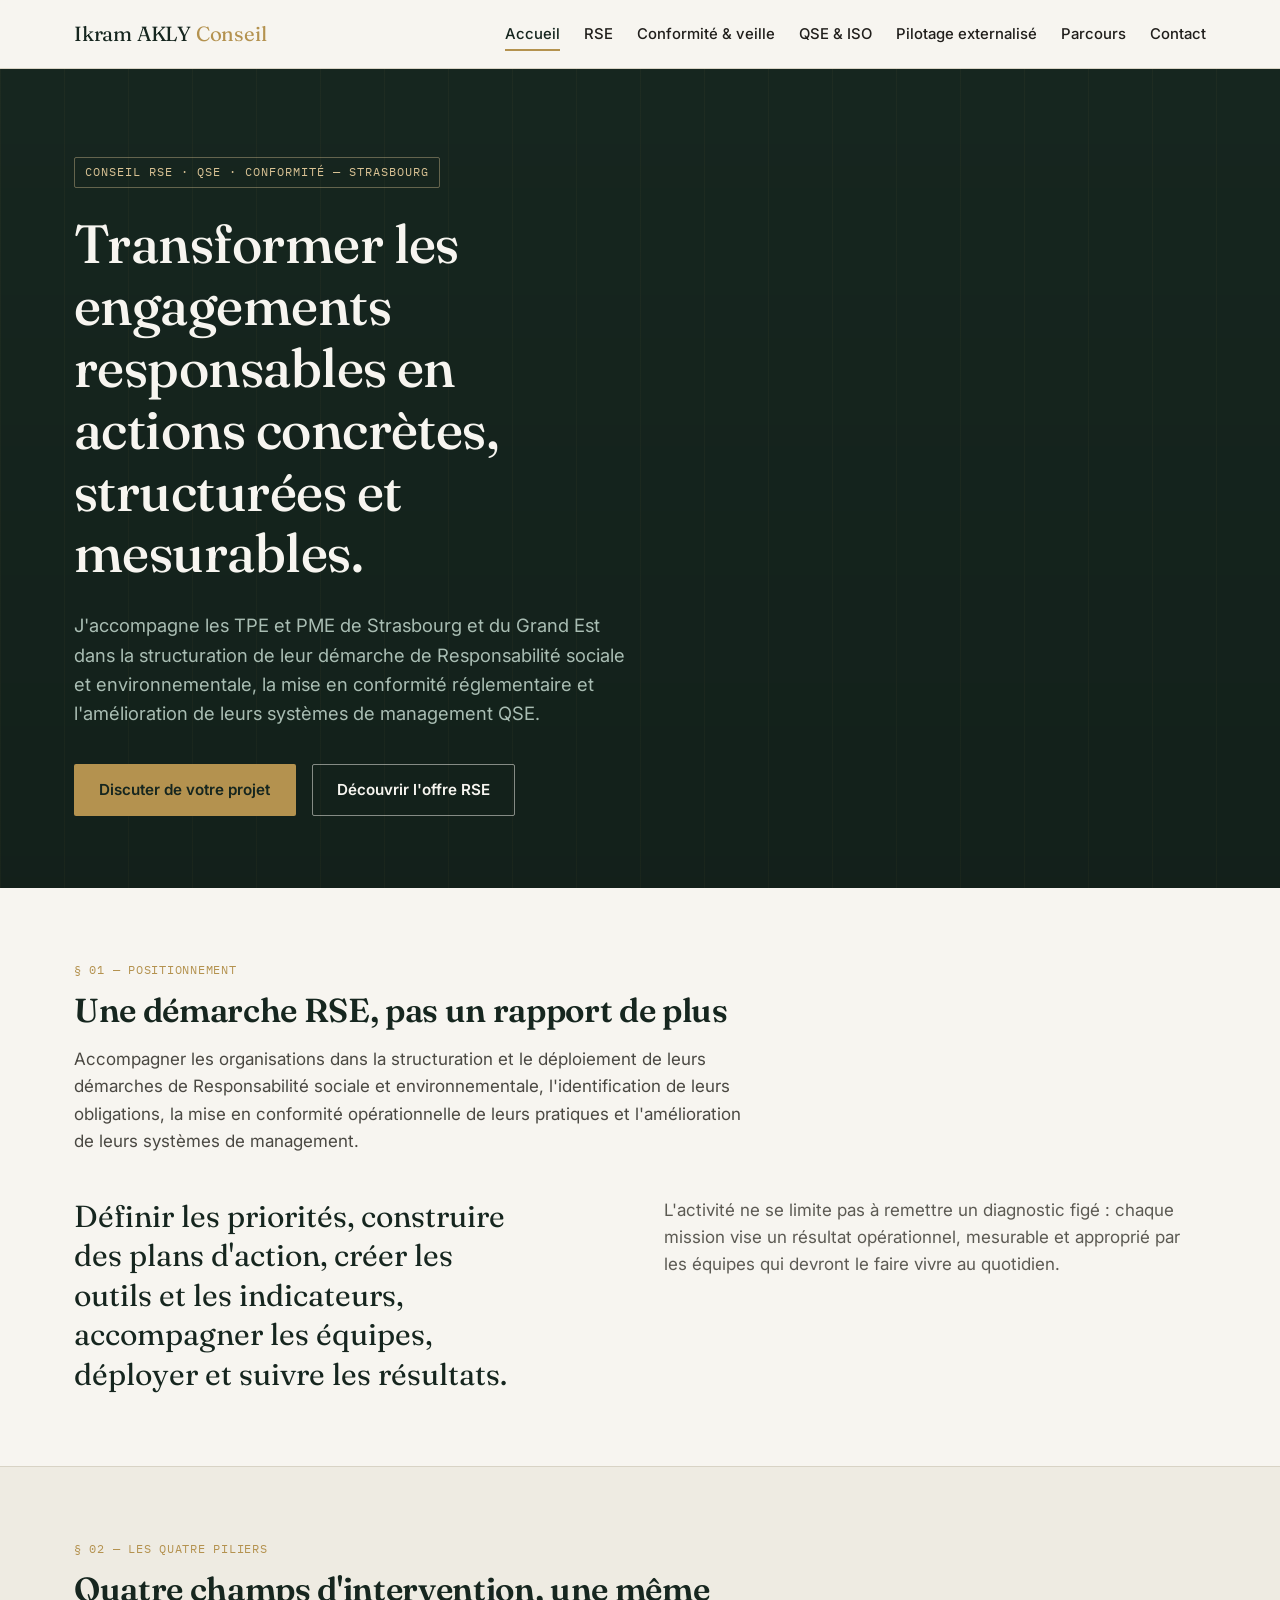
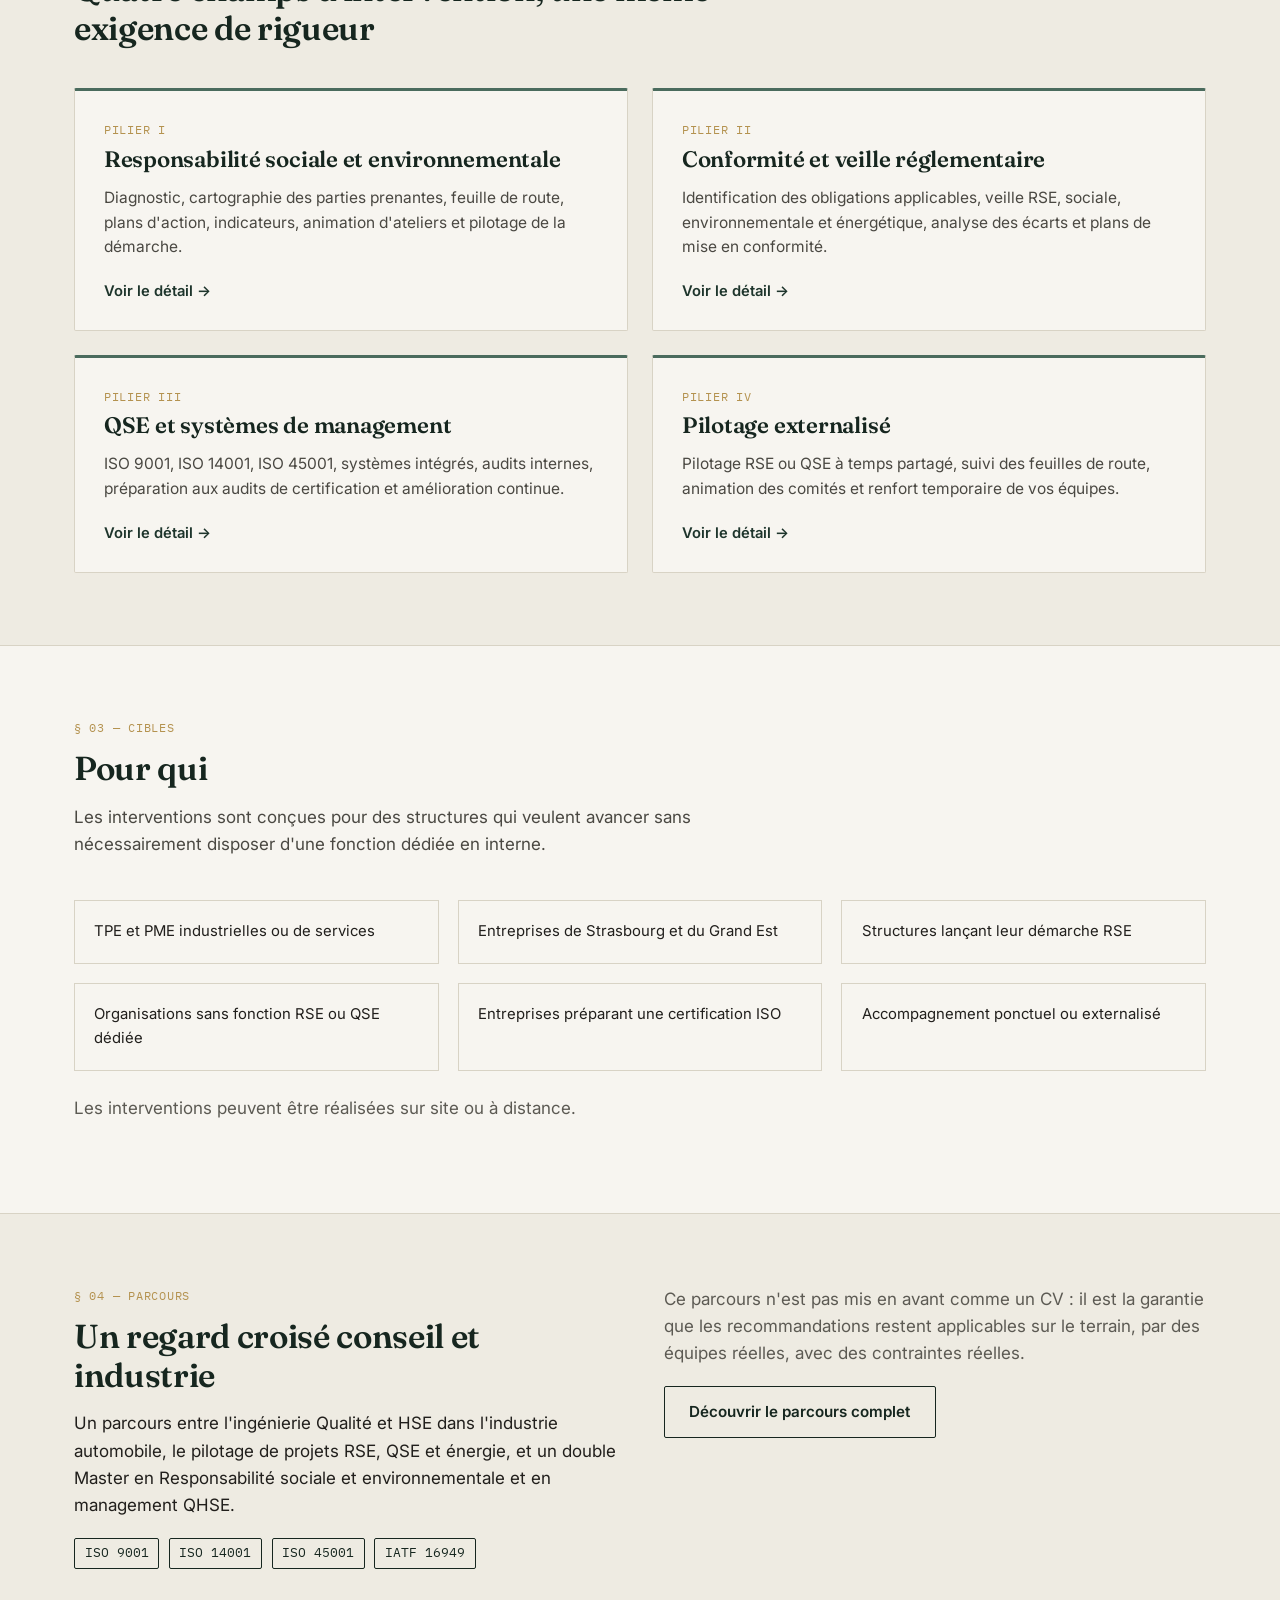
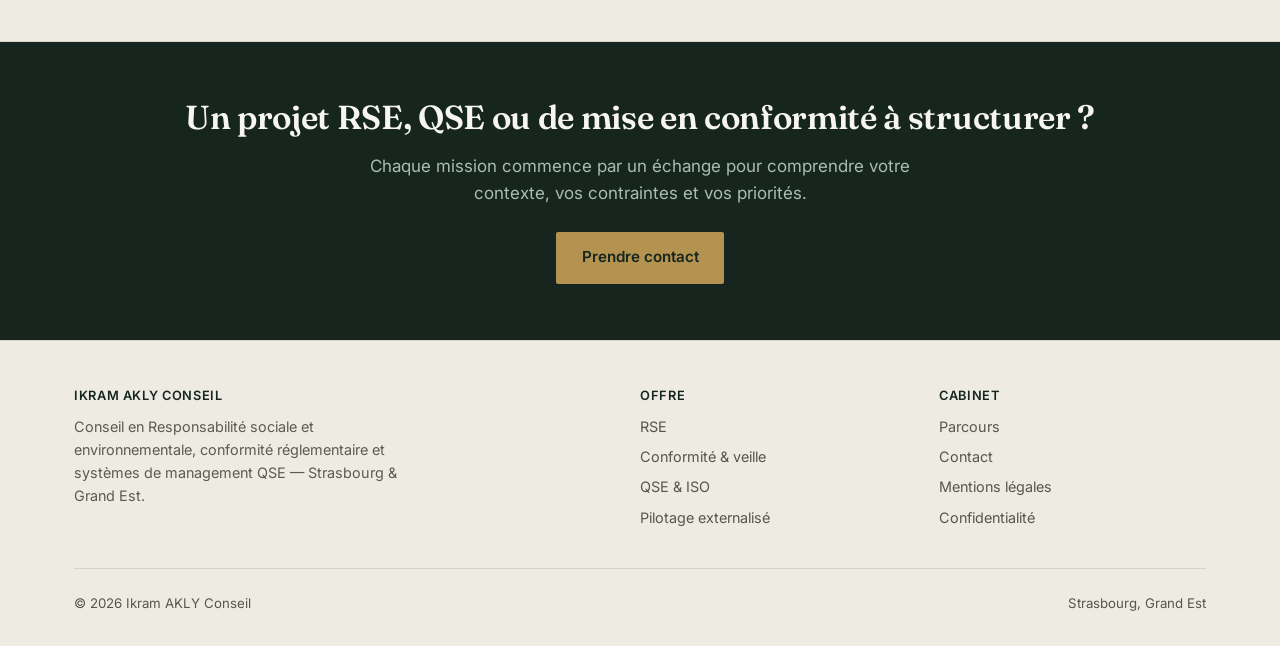
==== index.html @ a9126041 "Add files via upload" ====
<!DOCTYPE html>
<html lang="fr">
<head>
<meta charset="UTF-8">
<meta name="viewport" content="width=device-width, initial-scale=1.0">
<title>Ikram AKLY Conseil — Conseil RSE, QSE et conformité à Strasbourg</title>
<meta name="description" content="Cabinet de conseil en Responsabilité sociale et environnementale (RSE), conformité réglementaire et systèmes de management QSE, basé à Strasbourg et intervenant dans le Grand Est.">
<link rel="canonical" href="https://ikram-akly-conseil.pages.dev/">
<link rel="icon" href="favicon.svg" type="image/svg+xml">

<meta property="og:type" content="website">
<meta property="og:title" content="Ikram AKLY Conseil — Conseil RSE, QSE et conformité">
<meta property="og:description" content="Accompagner les organisations dans la structuration et le déploiement de leurs démarches RSE, la conformité réglementaire et l'amélioration de leurs systèmes de management QSE.">
<meta property="og:url" content="https://ikram-akly-conseil.pages.dev/">
<meta property="og:locale" content="fr_FR">
<meta name="twitter:card" content="summary">

<link rel="preconnect" href="https://fonts.googleapis.com">
<link rel="preconnect" href="https://fonts.gstatic.com" crossorigin>
<link href="https://fonts.googleapis.com/css2?family=Fraunces:opsz,wght@9..144,500;9..144,600&family=Inter:wght@400;500;600;700&family=IBM+Plex+Mono:wght@500&display=swap" rel="stylesheet">
<link rel="stylesheet" href="css/style.css">

<script type="application/ld+json">
{
  "@context": "https://schema.org",
  "@type": "ProfessionalService",
  "name": "Ikram AKLY Conseil",
  "description": "Conseil en Responsabilité sociale et environnementale (RSE), conformité réglementaire et systèmes de management QSE.",
  "areaServed": ["Strasbourg", "Grand Est", "France"],
  "url": "https://ikram-akly-conseil.pages.dev/",
  "knowsAbout": ["RSE", "ISO 9001", "ISO 14001", "ISO 45001", "QSE", "Conformité réglementaire", "IATF 16949"]
}
</script>
</head>
<body>
<a href="#main" class="skip-link">Aller au contenu principal</a>

<header class="site-header">
  <div class="nav-wrap">
    <a href="index.html" class="brand">Ikram AKLY <span class="mark">Conseil</span></a>
    <button class="nav-toggle" aria-label="Ouvrir le menu" aria-expanded="false">
      <svg width="22" height="22" viewBox="0 0 22 22" fill="none"><path d="M3 6H19M3 11H19M3 16H19" stroke="#16261f" stroke-width="1.6" stroke-linecap="round"/></svg>
    </button>
    <nav class="main-nav" aria-label="Navigation principale">
      <ul>
        <li><a href="index.html">Accueil</a></li>
        <li><a href="rse.html">RSE</a></li>
        <li><a href="conformite.html">Conformité &amp; veille</a></li>
        <li><a href="qse.html">QSE &amp; ISO</a></li>
        <li><a href="pilotage.html">Pilotage externalisé</a></li>
        <li><a href="parcours.html">Parcours</a></li>
        <li><a href="contact.html">Contact</a></li>
      </ul>
    </nav>
  </div>
</header>

<main id="main">

  <section class="hero">
    <div class="hero-inner">
      <span class="hero-ref">Conseil RSE · QSE · Conformité — Strasbourg</span>
      <h1>Transformer les engagements responsables en actions concrètes, structurées et mesurables.</h1>
      <p class="hero-lede">J'accompagne les TPE et PME de Strasbourg et du Grand Est dans la structuration de leur démarche de Responsabilité sociale et environnementale, la mise en conformité réglementaire et l'amélioration de leurs systèmes de management QSE.</p>
      <div class="hero-actions">
        <a href="contact.html" class="btn btn-primary">Discuter de votre projet</a>
        <a href="rse.html" class="btn btn-outline">Découvrir l'offre RSE</a>
      </div>
    </div>
  </section>

  <section class="block">
    <div class="container">
      <div class="block-head">
        <span class="ref-tag">§ 01 — Positionnement</span>
        <h2>Une démarche RSE, pas un rapport de plus</h2>
        <p>Accompagner les organisations dans la structuration et le déploiement de leurs démarches de Responsabilité sociale et environnementale, l'identification de leurs obligations, la mise en conformité opérationnelle de leurs pratiques et l'amélioration de leurs systèmes de management.</p>
      </div>
      <div class="split">
        <div>
          <p class="promise">Définir les priorités, construire des plans d'action, créer les outils et les indicateurs, accompagner les équipes, déployer et suivre les résultats.</p>
        </div>
        <div>
          <p class="text-muted">L'activité ne se limite pas à remettre un diagnostic figé : chaque mission vise un résultat opérationnel, mesurable et approprié par les équipes qui devront le faire vivre au quotidien.</p>
        </div>
      </div>
    </div>
  </section>

  <section class="block alt">
    <div class="container">
      <div class="block-head">
        <span class="ref-tag">§ 02 — Les quatre piliers</span>
        <h2>Quatre champs d'intervention, une même exigence de rigueur</h2>
      </div>
      <div class="pillars">
        <div class="pillar-card">
          <span class="ref-tag">Pilier I</span>
          <h3>Responsabilité sociale et environnementale</h3>
          <p>Diagnostic, cartographie des parties prenantes, feuille de route, plans d'action, indicateurs, animation d'ateliers et pilotage de la démarche.</p>
          <a href="rse.html">Voir le détail</a>
        </div>
        <div class="pillar-card">
          <span class="ref-tag">Pilier II</span>
          <h3>Conformité et veille réglementaire</h3>
          <p>Identification des obligations applicables, veille RSE, sociale, environnementale et énergétique, analyse des écarts et plans de mise en conformité.</p>
          <a href="conformite.html">Voir le détail</a>
        </div>
        <div class="pillar-card">
          <span class="ref-tag">Pilier III</span>
          <h3>QSE et systèmes de management</h3>
          <p>ISO 9001, ISO 14001, ISO 45001, systèmes intégrés, audits internes, préparation aux audits de certification et amélioration continue.</p>
          <a href="qse.html">Voir le détail</a>
        </div>
        <div class="pillar-card">
          <span class="ref-tag">Pilier IV</span>
          <h3>Pilotage externalisé</h3>
          <p>Pilotage RSE ou QSE à temps partagé, suivi des feuilles de route, animation des comités et renfort temporaire de vos équipes.</p>
          <a href="pilotage.html">Voir le détail</a>
        </div>
      </div>
    </div>
  </section>

  <section class="block">
    <div class="container">
      <div class="block-head">
        <span class="ref-tag">§ 03 — Cibles</span>
        <h2>Pour qui</h2>
        <p>Les interventions sont conçues pour des structures qui veulent avancer sans nécessairement disposer d'une fonction dédiée en interne.</p>
      </div>
      <div class="target-grid">
        <div class="target-item">TPE et PME industrielles ou de services</div>
        <div class="target-item">Entreprises de Strasbourg et du Grand Est</div>
        <div class="target-item">Structures lançant leur démarche RSE</div>
        <div class="target-item">Organisations sans fonction RSE ou QSE dédiée</div>
        <div class="target-item">Entreprises préparant une certification ISO</div>
        <div class="target-item">Accompagnement ponctuel ou externalisé</div>
      </div>
      <p class="text-muted" style="margin-top:1.5rem;">Les interventions peuvent être réalisées sur site ou à distance.</p>
    </div>
  </section>

  <section class="block alt">
    <div class="container">
      <div class="split">
        <div>
          <span class="ref-tag">§ 04 — Parcours</span>
          <h2>Un regard croisé conseil et industrie</h2>
          <p>Un parcours entre l'ingénierie Qualité et HSE dans l'industrie automobile, le pilotage de projets RSE, QSE et énergie, et un double Master en Responsabilité sociale et environnementale et en management QHSE.</p>
          <div class="cert-row">
            <span class="cert-chip">ISO 9001</span>
            <span class="cert-chip">ISO 14001</span>
            <span class="cert-chip">ISO 45001</span>
            <span class="cert-chip">IATF 16949</span>
          </div>
        </div>
        <div>
          <p class="text-muted">Ce parcours n'est pas mis en avant comme un CV : il est la garantie que les recommandations restent applicables sur le terrain, par des équipes réelles, avec des contraintes réelles.</p>
          <a href="parcours.html" class="btn btn-dark">Découvrir le parcours complet</a>
        </div>
      </div>
    </div>
  </section>

  <section class="cta-band">
    <div class="container">
      <h2>Un projet RSE, QSE ou de mise en conformité à structurer ?</h2>
      <p>Chaque mission commence par un échange pour comprendre votre contexte, vos contraintes et vos priorités.</p>
      <div class="btn-row">
        <a href="contact.html" class="btn btn-primary">Prendre contact</a>
      </div>
    </div>
  </section>

</main>

<footer class="site-footer">
  <div class="container">
    <div class="footer-grid">
      <div>
        <h4>Ikram AKLY Conseil</h4>
        <p class="text-muted" style="max-width:38ch;">Conseil en Responsabilité sociale et environnementale, conformité réglementaire et systèmes de management QSE — Strasbourg &amp; Grand Est.</p>
      </div>
      <div>
        <h4>Offre</h4>
        <ul>
          <li><a href="rse.html">RSE</a></li>
          <li><a href="conformite.html">Conformité &amp; veille</a></li>
          <li><a href="qse.html">QSE &amp; ISO</a></li>
          <li><a href="pilotage.html">Pilotage externalisé</a></li>
        </ul>
      </div>
      <div>
        <h4>Cabinet</h4>
        <ul>
          <li><a href="parcours.html">Parcours</a></li>
          <li><a href="contact.html">Contact</a></li>
          <li><a href="mentions-legales.html">Mentions légales</a></li>
          <li><a href="confidentialite.html">Confidentialité</a></li>
        </ul>
      </div>
    </div>
    <div class="footer-bottom">
      <span>© 2026 Ikram AKLY Conseil</span>
      <span>Strasbourg, Grand Est</span>
    </div>
  </div>
</footer>

<script src="js/main.js"></script>
</body>
</html>
---- css/style.css ----
/* ==========================================================================
   Ikram AKLY Conseil — Feuille de style principale
   ========================================================================== */

:root {
  --ink: #211f1c;
  --forest: #16261f;
  --forest-2: #1e352c;
  --sage: #4a6b5d;
  --sage-light: #a9bdb3;
  --paper: #f7f5f0;
  --paper-2: #eeebe2;
  --brass: #b4924f;
  --brass-light: #d9c294;
  --line: #d8d3c5;
  --danger: #8a3b2a;

  --serif: "Fraunces", "Source Serif 4", Georgia, serif;
  --sans: "Inter", -apple-system, BlinkMacSystemFont, "Segoe UI", sans-serif;
  --mono: "IBM Plex Mono", "SF Mono", Consolas, monospace;

  --max-w: 1180px;
  --radius: 2px;
}

* { box-sizing: border-box; }

html {
  scroll-behavior: smooth;
}

@media (prefers-reduced-motion: reduce) {
  html { scroll-behavior: auto; }
  *, *::before, *::after {
    animation-duration: 0.01ms !important;
    animation-iteration-count: 1 !important;
    transition-duration: 0.01ms !important;
  }
}

body {
  margin: 0;
  font-family: var(--sans);
  color: var(--ink);
  background: var(--paper);
  line-height: 1.6;
  font-size: 17px;
  -webkit-font-smoothing: antialiased;
}

h1, h2, h3, h4 {
  font-family: var(--serif);
  color: var(--forest);
  line-height: 1.15;
  margin: 0 0 0.5em;
  font-weight: 600;
  letter-spacing: -0.01em;
}

h1 { font-size: clamp(2.1rem, 4.2vw, 3.4rem); font-weight: 500; }
h2 { font-size: clamp(1.5rem, 2.6vw, 2.1rem); }
h3 { font-size: clamp(1.15rem, 1.8vw, 1.4rem); }

p { margin: 0 0 1.1em; }

a {
  color: var(--forest-2);
  text-decoration-color: var(--brass);
  text-decoration-thickness: 1.5px;
  text-underline-offset: 3px;
}
a:hover { color: var(--sage); }

img { max-width: 100%; display: block; }

.container {
  max-width: var(--max-w);
  margin: 0 auto;
  padding: 0 1.5rem;
}

/* Skip link */
.skip-link {
  position: absolute;
  left: -999px;
  top: 0;
  background: var(--forest);
  color: var(--paper);
  padding: 0.7em 1.2em;
  z-index: 999;
}
.skip-link:focus {
  left: 1rem;
  top: 1rem;
}

:focus-visible {
  outline: 2px solid var(--brass);
  outline-offset: 3px;
}

/* ==========================================================================
   Header / Nav
   ========================================================================== */

.site-header {
  position: sticky;
  top: 0;
  z-index: 100;
  background: rgba(247, 245, 240, 0.94);
  backdrop-filter: blur(6px);
  border-bottom: 1px solid var(--line);
}

.nav-wrap {
  display: flex;
  align-items: center;
  justify-content: space-between;
  padding: 1.1rem 1.5rem;
  max-width: var(--max-w);
  margin: 0 auto;
  gap: 1rem;
}

.brand {
  font-family: var(--serif);
  font-size: 1.28rem;
  color: var(--forest);
  text-decoration: none;
  letter-spacing: -0.01em;
  white-space: nowrap;
}
.brand:hover { color: var(--forest); }
.brand .mark {
  color: var(--brass);
}

.nav-toggle {
  display: none;
  background: none;
  border: 1px solid var(--forest);
  border-radius: var(--radius);
  padding: 0.4em 0.6em;
  cursor: pointer;
}
.nav-toggle svg { display: block; }

.main-nav ul {
  display: flex;
  flex-wrap: wrap;
  gap: 0.3rem 1.5rem;
  list-style: none;
  margin: 0;
  padding: 0;
}

.main-nav a {
  color: var(--ink);
  text-decoration: none;
  font-size: 0.93rem;
  font-weight: 500;
  padding: 0.4em 0;
  border-bottom: 2px solid transparent;
}
.main-nav a:hover,
.main-nav a[aria-current="page"] {
  border-bottom-color: var(--brass);
  color: var(--forest);
}

@media (max-width: 860px) {
  .nav-toggle { display: inline-flex; align-items: center; }
  .main-nav {
    display: none;
    width: 100%;
    order: 3;
  }
  .main-nav.open { display: block; }
  .main-nav ul { flex-direction: column; gap: 0; padding: 0.5rem 0; }
  .main-nav a { display: block; padding: 0.7em 0; border-bottom: 1px solid var(--line); }
  .nav-wrap { flex-wrap: wrap; }
}

/* ==========================================================================
   Hero
   ========================================================================== */

.hero {
  background: var(--forest);
  color: var(--paper);
  position: relative;
  overflow: hidden;
}

.hero::before {
  content: "";
  position: absolute;
  inset: 0;
  background-image:
    linear-gradient(180deg, transparent 0%, rgba(0,0,0,0.15) 100%),
    repeating-linear-gradient(90deg, rgba(180,146,79,0.05) 0px, rgba(180,146,79,0.05) 1px, transparent 1px, transparent 64px);
  pointer-events: none;
}

.hero-inner {
  position: relative;
  padding: 5.5rem 1.5rem 4.5rem;
  max-width: var(--max-w);
  margin: 0 auto;
}

.hero-ref {
  font-family: var(--mono);
  font-size: 0.78rem;
  letter-spacing: 0.08em;
  text-transform: uppercase;
  color: var(--brass-light);
  border: 1px solid rgba(217,194,148,0.4);
  display: inline-block;
  padding: 0.35em 0.8em;
  border-radius: var(--radius);
  margin-bottom: 1.6rem;
}

.hero h1 {
  color: var(--paper);
  max-width: 15ch;
}

.hero-lede {
  font-size: 1.15rem;
  max-width: 46ch;
  color: var(--sage-light);
  margin-top: 1.2rem;
}

.hero-actions {
  display: flex;
  gap: 1rem;
  flex-wrap: wrap;
  margin-top: 2.2rem;
}

/* Buttons */
.btn {
  display: inline-flex;
  align-items: center;
  gap: 0.5em;
  font-family: var(--sans);
  font-weight: 600;
  font-size: 0.95rem;
  padding: 0.85em 1.6em;
  border-radius: var(--radius);
  text-decoration: none;
  border: 1.5px solid transparent;
  transition: background-color 0.15s ease, color 0.15s ease, border-color 0.15s ease;
}
.btn-primary {
  background: var(--brass);
  color: var(--forest);
}
.btn-primary:hover { background: var(--brass-light); color: var(--forest); }
.btn-outline {
  border-color: rgba(247,245,240,0.5);
  color: var(--paper);
}
.btn-outline:hover { border-color: var(--paper); background: rgba(247,245,240,0.08); }

.btn-dark {
  border-color: var(--forest);
  color: var(--forest);
}
.btn-dark:hover { background: var(--forest); color: var(--paper); }

/* ==========================================================================
   Section framework — audit-reference numbering
   ========================================================================== */

section.block {
  padding: 4.5rem 0;
  border-bottom: 1px solid var(--line);
}
section.block:last-of-type { border-bottom: none; }
section.block.alt { background: var(--paper-2); }

.ref-tag {
  font-family: var(--mono);
  font-size: 0.78rem;
  letter-spacing: 0.06em;
  color: var(--brass);
  text-transform: uppercase;
  display: block;
  margin-bottom: 0.7rem;
}

.block-head {
  max-width: 62ch;
  margin-bottom: 2.6rem;
}
.block-head p { color: #4a4842; }

/* Pillar cards */
.pillars {
  display: grid;
  grid-template-columns: repeat(2, 1fr);
  gap: 1.5rem;
}
@media (max-width: 760px) {
  .pillars { grid-template-columns: 1fr; }
}

.pillar-card {
  background: var(--paper);
  border: 1px solid var(--line);
  border-top: 3px solid var(--sage);
  padding: 1.8rem 1.8rem 1.6rem;
  border-radius: var(--radius);
}
.pillar-card h3 {
  margin-bottom: 0.6em;
}
.pillar-card .ref-tag { margin-bottom: 0.4rem; }
.pillar-card p { color: #4a4842; font-size: 0.97rem; }
.pillar-card a {
  font-size: 0.92rem;
  font-weight: 600;
  text-decoration: none;
  color: var(--forest-2);
}
.pillar-card a::after { content: " →"; }

/* Two-column layout */
.split {
  display: grid;
  grid-template-columns: 1fr 1fr;
  gap: 3rem;
  align-items: start;
}
@media (max-width: 820px) {
  .split { grid-template-columns: 1fr; gap: 2rem; }
}

/* Lists with brass ticks */
.tick-list {
  list-style: none;
  margin: 0;
  padding: 0;
}
.tick-list li {
  position: relative;
  padding-left: 1.4em;
  margin-bottom: 0.65em;
  color: #38362f;
}
.tick-list li::before {
  content: "";
  position: absolute;
  left: 0;
  top: 0.55em;
  width: 7px;
  height: 7px;
  background: var(--brass);
}

/* Definition-style callout */
.callout {
  border-left: 3px solid var(--sage);
  background: var(--paper-2);
  padding: 1.4rem 1.6rem;
  margin: 2rem 0;
  border-radius: 0 var(--radius) var(--radius) 0;
}
.callout p:last-child { margin-bottom: 0; }
.callout.warn { border-left-color: var(--danger); }

/* Quote / promise banner */
.promise {
  font-family: var(--serif);
  font-size: clamp(1.3rem, 2.6vw, 1.9rem);
  color: var(--forest);
  max-width: 22ch;
  line-height: 1.3;
  margin: 0;
}

/* Target audience grid */
.target-grid {
  display: grid;
  grid-template-columns: repeat(3, 1fr);
  gap: 1.2rem;
}
@media (max-width: 760px) {
  .target-grid { grid-template-columns: 1fr 1fr; }
}
@media (max-width: 480px) {
  .target-grid { grid-template-columns: 1fr; }
}
.target-item {
  padding: 1.2rem;
  background: var(--paper);
  border: 1px solid var(--line);
  font-size: 0.93rem;
}

/* Timeline / parcours */
.path-item {
  display: grid;
  grid-template-columns: 100px 1fr;
  gap: 1.5rem;
  padding: 1.6rem 0;
  border-top: 1px solid var(--line);
}
.path-item:first-child { border-top: none; }
.path-ref {
  font-family: var(--mono);
  font-size: 0.85rem;
  color: var(--brass);
  padding-top: 0.2em;
}
@media (max-width: 560px) {
  .path-item { grid-template-columns: 1fr; gap: 0.4rem; }
}

/* Cert badges */
.cert-row {
  display: flex;
  flex-wrap: wrap;
  gap: 0.6rem;
  margin-top: 1rem;
}
.cert-chip {
  font-family: var(--mono);
  font-size: 0.8rem;
  border: 1px solid var(--forest);
  color: var(--forest);
  padding: 0.35em 0.75em;
  border-radius: var(--radius);
}

/* Table for regulatory / compliance */
.ref-table {
  width: 100%;
  border-collapse: collapse;
  margin: 1.5rem 0;
  font-size: 0.94rem;
}
.ref-table th, .ref-table td {
  text-align: left;
  padding: 0.8em 1em;
  border-bottom: 1px solid var(--line);
  vertical-align: top;
}
.ref-table th {
  font-family: var(--mono);
  font-size: 0.76rem;
  text-transform: uppercase;
  letter-spacing: 0.05em;
  color: var(--sage);
  font-weight: 600;
}

/* CTA band */
.cta-band {
  background: var(--forest);
  color: var(--paper);
  padding: 3.5rem 0;
  text-align: center;
}
.cta-band h2 { color: var(--paper); }
.cta-band p { color: var(--sage-light); max-width: 50ch; margin-left: auto; margin-right: auto; }
.cta-band .btn-row { display: flex; gap: 1rem; justify-content: center; flex-wrap: wrap; margin-top: 1.5rem; }

/* ==========================================================================
   Footer
   ========================================================================== */

.site-footer {
  background: var(--paper-2);
  border-top: 1px solid var(--line);
  padding: 3rem 0 2rem;
  font-size: 0.9rem;
  color: #57554d;
}
.footer-grid {
  display: grid;
  grid-template-columns: 2fr 1fr 1fr;
  gap: 2rem;
  margin-bottom: 2rem;
}
@media (max-width: 700px) {
  .footer-grid { grid-template-columns: 1fr; gap: 1.5rem; }
}
.footer-grid h4 {
  font-family: var(--sans);
  font-size: 0.8rem;
  text-transform: uppercase;
  letter-spacing: 0.05em;
  color: var(--forest);
  margin-bottom: 0.9em;
}
.footer-grid ul { list-style: none; margin: 0; padding: 0; }
.footer-grid li { margin-bottom: 0.5em; }
.footer-grid a { color: #57554d; text-decoration: none; }
.footer-grid a:hover { color: var(--forest); }
.footer-bottom {
  border-top: 1px solid var(--line);
  padding-top: 1.5rem;
  display: flex;
  justify-content: space-between;
  flex-wrap: wrap;
  gap: 0.8rem;
  font-size: 0.83rem;
}

/* ==========================================================================
   Page header (inner pages)
   ========================================================================== */

.page-hero {
  background: var(--forest);
  color: var(--paper);
  padding: 3.5rem 0 3rem;
}
.page-hero h1 { color: var(--paper); max-width: 26ch; }
.page-hero .hero-lede { max-width: 60ch; }
.breadcrumb {
  font-family: var(--mono);
  font-size: 0.78rem;
  color: var(--sage-light);
  margin-bottom: 1.2rem;
}
.breadcrumb a { color: var(--sage-light); text-decoration: none; }
.breadcrumb a:hover { color: var(--paper); }

/* Simple contact form */
.contact-form {
  display: grid;
  gap: 1.1rem;
  max-width: 560px;
}
.contact-form label {
  font-size: 0.88rem;
  font-weight: 600;
  color: var(--forest);
  display: block;
  margin-bottom: 0.4em;
}
.contact-form input,
.contact-form textarea {
  width: 100%;
  font-family: var(--sans);
  font-size: 1rem;
  padding: 0.7em 0.9em;
  border: 1.5px solid var(--line);
  border-radius: var(--radius);
  background: var(--paper);
  color: var(--ink);
}
.contact-form input:focus,
.contact-form textarea:focus {
  border-color: var(--sage);
}
.form-note {
  font-size: 0.85rem;
  color: #6a6862;
}

/* Legal pages */
.legal-content h2 { margin-top: 2em; }
.legal-content ul { padding-left: 1.2em; }
.legal-content { max-width: 72ch; }

/* Utility */
.mt-0 { margin-top: 0; }
.text-muted { color: #5c5a53; }
.placeholder-field {
  font-family: var(--mono);
  background: var(--brass-light);
  padding: 0.05em 0.4em;
  border-radius: 2px;
}
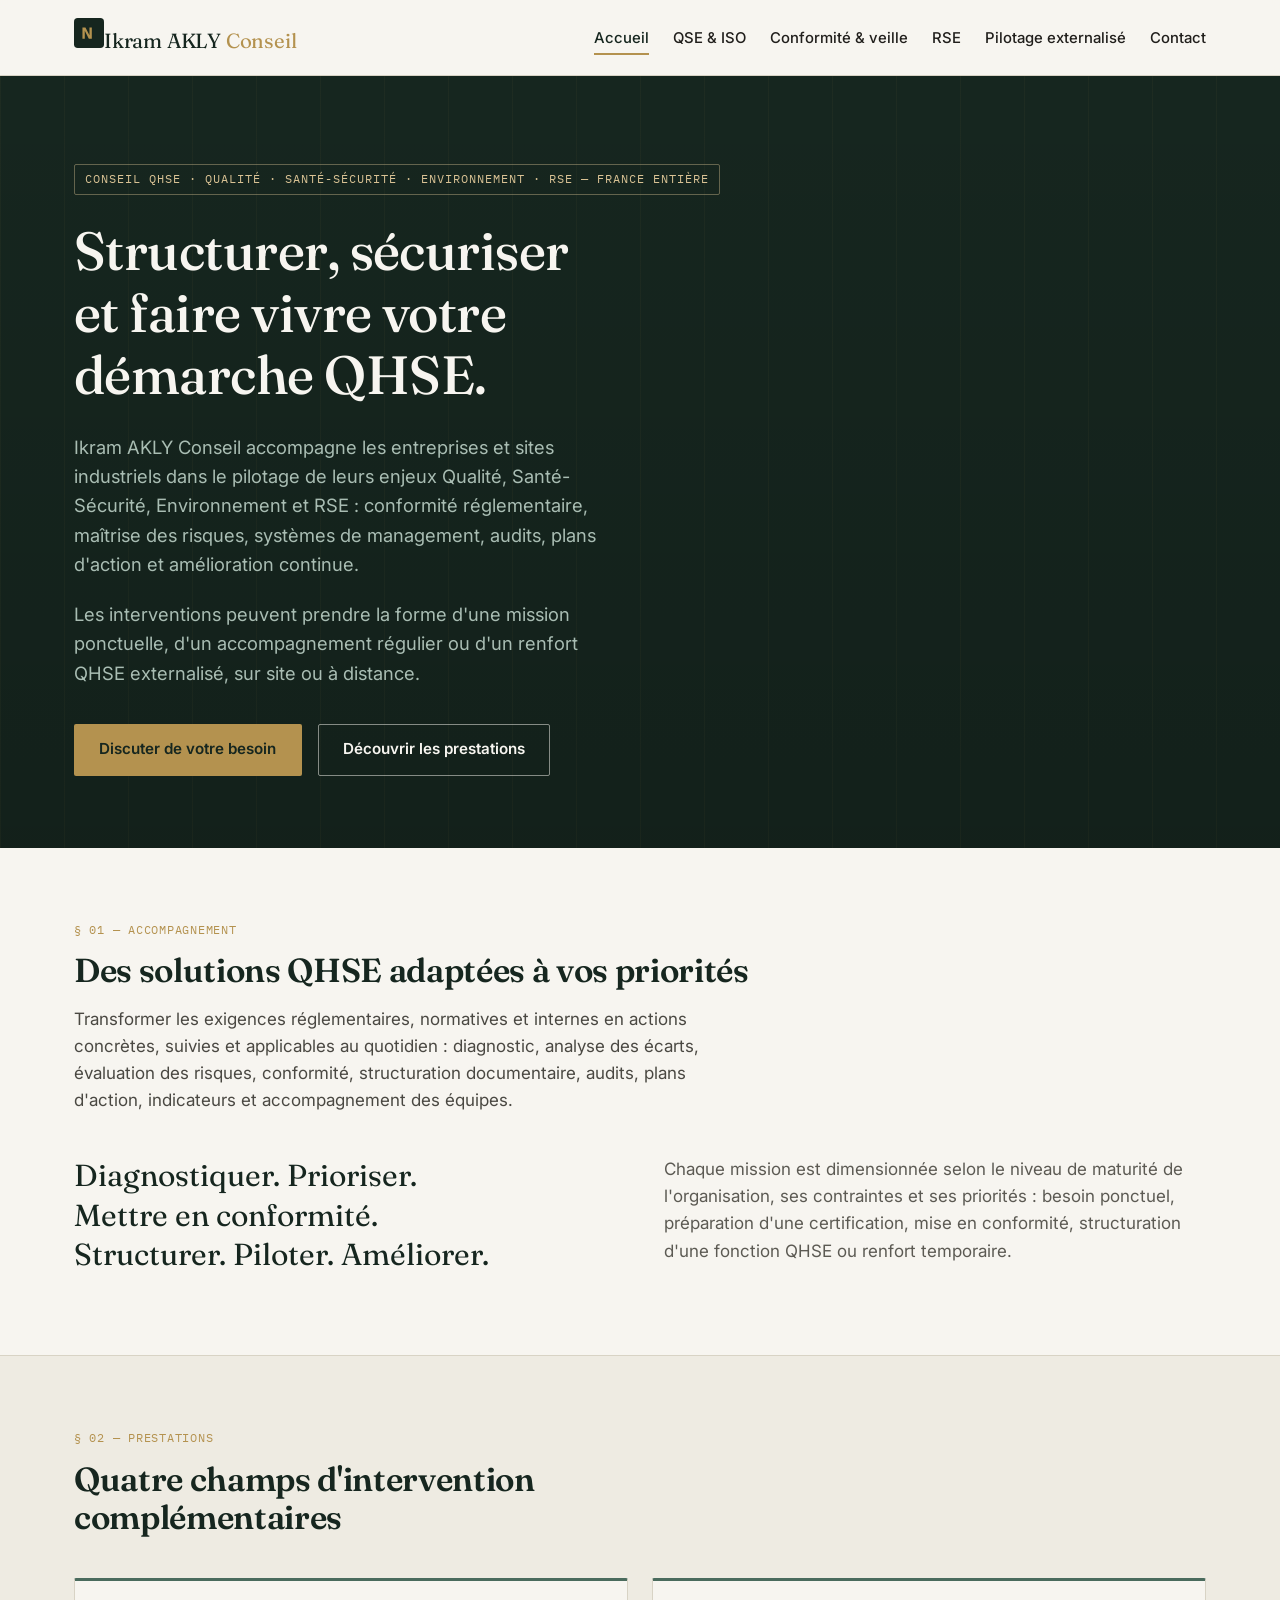
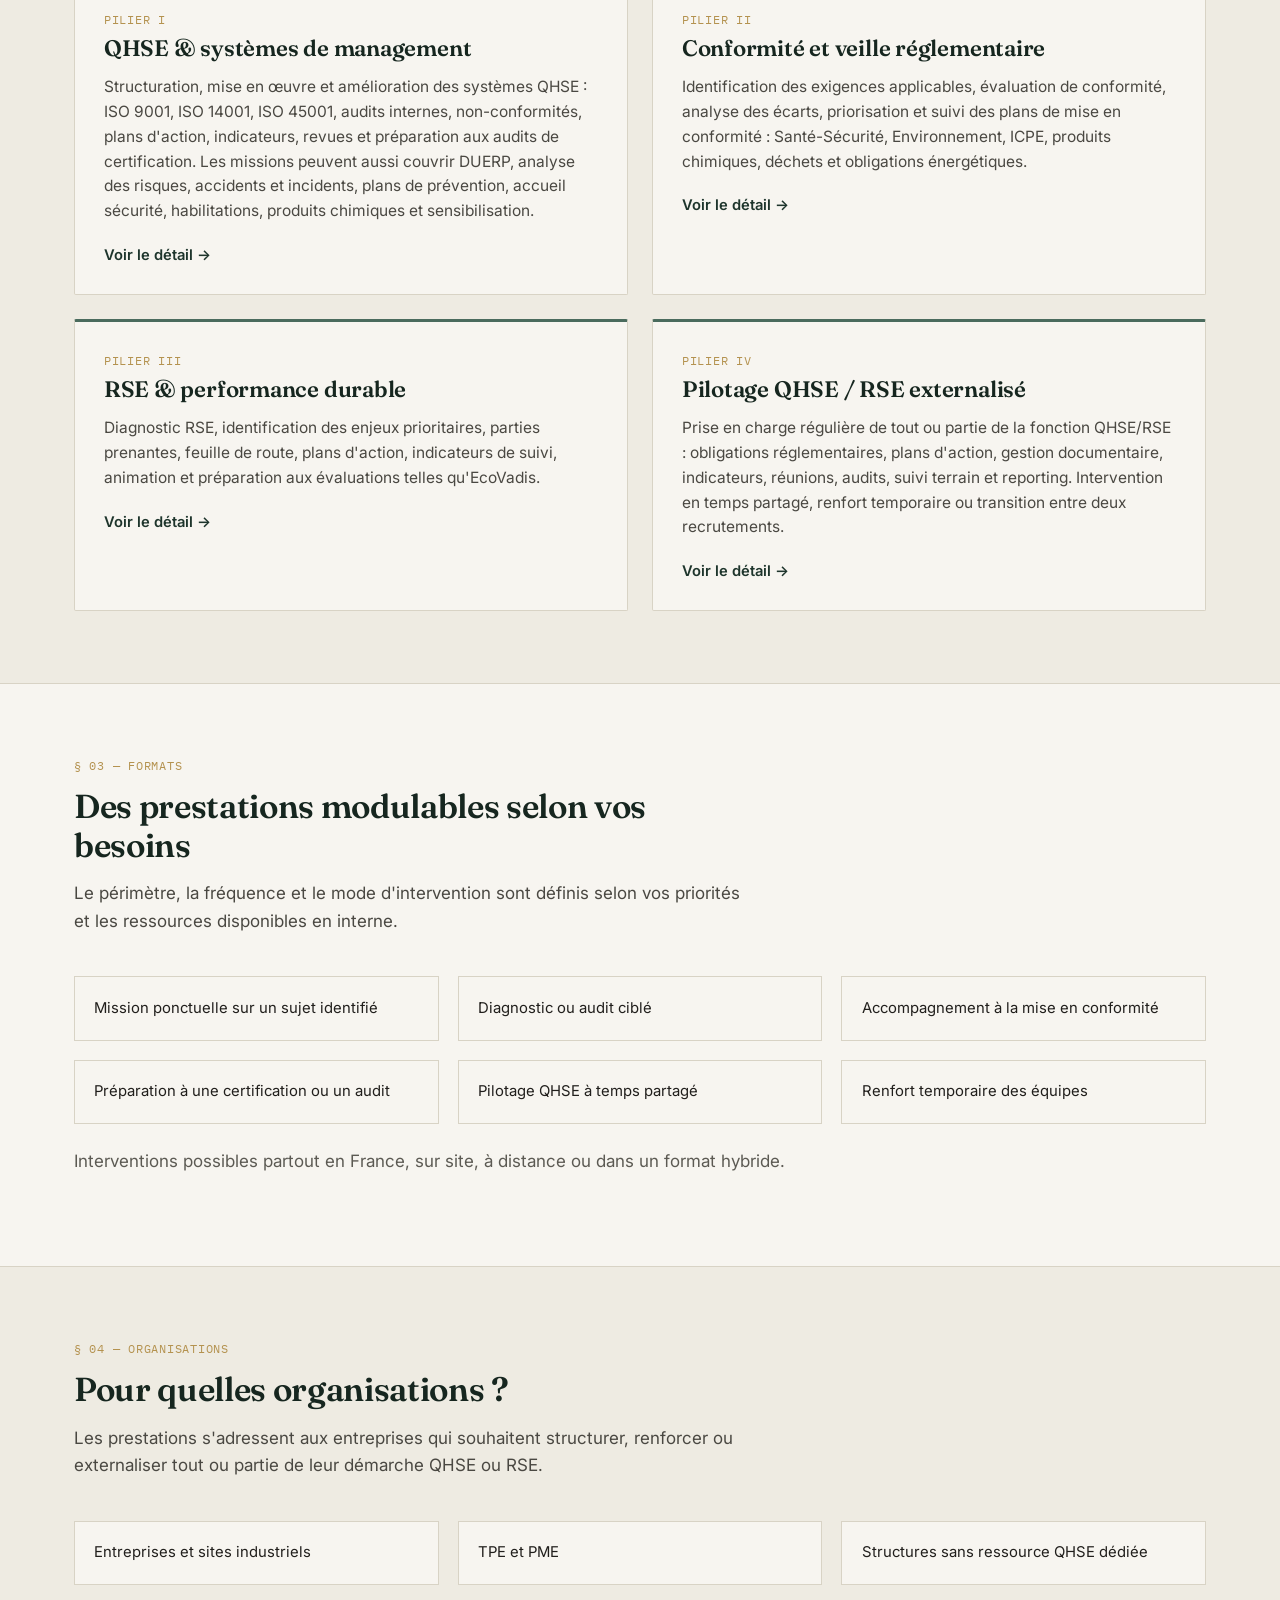
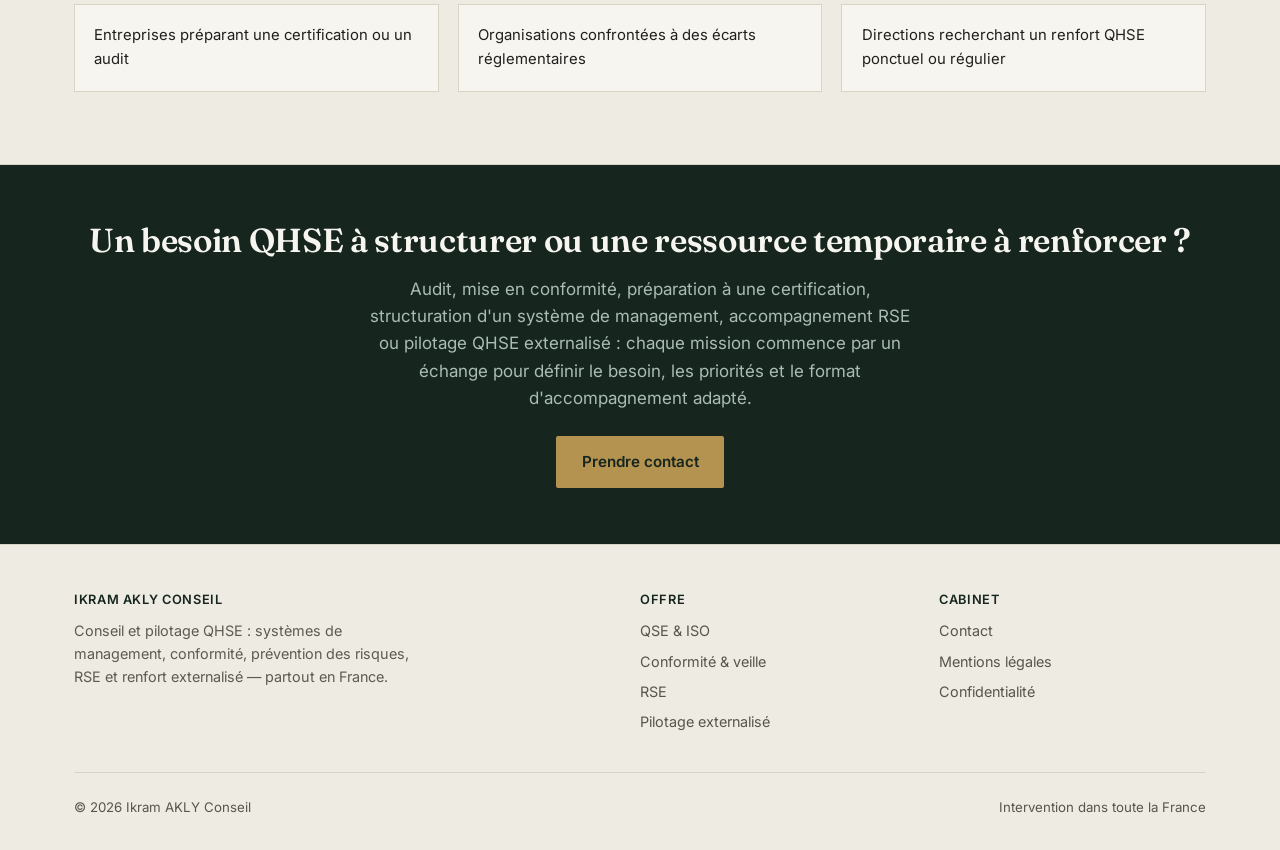
==== commit 725ad846: "Add files via upload" ====
--- a/index.html
+++ b/index.html
@@ -3,14 +3,14 @@
 <head>
 <meta charset="UTF-8">
 <meta name="viewport" content="width=device-width, initial-scale=1.0">
-<title>Ikram AKLY Conseil — Conseil RSE, QSE et conformité à Strasbourg</title>
-<meta name="description" content="Cabinet de conseil en Responsabilité sociale et environnementale (RSE), conformité réglementaire et systèmes de management QSE, basé à Strasbourg et intervenant dans le Grand Est.">
+<title>Ikram AKLY Conseil — Conseil et pilotage QHSE</title>
+<meta name="description" content="Conseil et pilotage QHSE pour entreprises et sites industriels : systèmes de management, conformité réglementaire, prévention des risques, audits, RSE et renfort externalisé.">
 <link rel="canonical" href="https://ikram-akly-conseil.pages.dev/">
 <link rel="icon" href="favicon.svg" type="image/svg+xml">
 
 <meta property="og:type" content="website">
-<meta property="og:title" content="Ikram AKLY Conseil — Conseil RSE, QSE et conformité">
-<meta property="og:description" content="Accompagner les organisations dans la structuration et le déploiement de leurs démarches RSE, la conformité réglementaire et l'amélioration de leurs systèmes de management QSE.">
+<meta property="og:title" content="Ikram AKLY Conseil — Conseil et pilotage QHSE">
+<meta property="og:description" content="Conseil QHSE, conformité réglementaire, systèmes de management, prévention des risques, RSE et pilotage externalisé pour entreprises et sites industriels.">
 <meta property="og:url" content="https://ikram-akly-conseil.pages.dev/">
 <meta property="og:locale" content="fr_FR">
 <meta name="twitter:card" content="summary">
@@ -25,10 +25,10 @@
   "@context": "https://schema.org",
   "@type": "ProfessionalService",
   "name": "Ikram AKLY Conseil",
-  "description": "Conseil en Responsabilité sociale et environnementale (RSE), conformité réglementaire et systèmes de management QSE.",
-  "areaServed": ["Strasbourg", "Grand Est", "France"],
+  "description": "Conseil et pilotage QHSE pour entreprises et sites industriels : systèmes de management, conformité réglementaire, prévention des risques, audits, RSE et renfort externalisé.",
+  "areaServed": ["France"],
   "url": "https://ikram-akly-conseil.pages.dev/",
-  "knowsAbout": ["RSE", "ISO 9001", "ISO 14001", "ISO 45001", "QSE", "Conformité réglementaire", "IATF 16949"]
+  "knowsAbout": ["QHSE", "ISO 9001", "ISO 14001", "ISO 45001", "ICPE", "RSE", "Conformité réglementaire", "Prévention des risques", "Audit", "Pilotage QHSE"]
 }
 </script>
 </head>
@@ -37,18 +37,17 @@
 
 <header class="site-header">
   <div class="nav-wrap">
-    <a href="index.html" class="brand">Ikram AKLY <span class="mark">Conseil</span></a>
+    <a href="index.html" class="brand"><span class="brand-mark"><svg viewBox="0 0 32 32" width="30" height="30" xmlns="http://www.w3.org/2000/svg" aria-hidden="true"><rect width="32" height="32" rx="4" fill="#16261f"/><path d="M9 22V10h3.2l4.3 8.4V10H19v12h-3.2l-4.3-8.4V22H9z" fill="#b4924f"/></svg></span>Ikram AKLY <span class="mark">Conseil</span></a>
     <button class="nav-toggle" aria-label="Ouvrir le menu" aria-expanded="false">
       <svg width="22" height="22" viewBox="0 0 22 22" fill="none"><path d="M3 6H19M3 11H19M3 16H19" stroke="#16261f" stroke-width="1.6" stroke-linecap="round"/></svg>
     </button>
     <nav class="main-nav" aria-label="Navigation principale">
       <ul>
         <li><a href="index.html">Accueil</a></li>
+        <li><a href="qse.html">QSE &amp; ISO</a></li>
+        <li><a href="conformite.html">Conformité &amp; veille</a></li>
         <li><a href="rse.html">RSE</a></li>
-        <li><a href="conformite.html">Conformité &amp; veille</a></li>
-        <li><a href="qse.html">QSE &amp; ISO</a></li>
         <li><a href="pilotage.html">Pilotage externalisé</a></li>
-        <li><a href="parcours.html">Parcours</a></li>
         <li><a href="contact.html">Contact</a></li>
       </ul>
     </nav>
@@ -59,12 +58,13 @@
 
   <section class="hero">
     <div class="hero-inner">
-      <span class="hero-ref">Conseil RSE · QSE · Conformité — Strasbourg</span>
-      <h1>Transformer les engagements responsables en actions concrètes, structurées et mesurables.</h1>
-      <p class="hero-lede">J'accompagne les TPE et PME de Strasbourg et du Grand Est dans la structuration de leur démarche de Responsabilité sociale et environnementale, la mise en conformité réglementaire et l'amélioration de leurs systèmes de management QSE.</p>
+      <span class="hero-ref">Conseil QHSE · Qualité · Santé-Sécurité · Environnement · RSE — France entière</span>
+      <h1>Structurer, sécuriser et faire vivre votre démarche QHSE.</h1>
+      <p class="hero-lede">Ikram AKLY Conseil accompagne les entreprises et sites industriels dans le pilotage de leurs enjeux Qualité, Santé-Sécurité, Environnement et RSE : conformité réglementaire, maîtrise des risques, systèmes de management, audits, plans d'action et amélioration continue.</p>
+      <p class="hero-lede">Les interventions peuvent prendre la forme d'une mission ponctuelle, d'un accompagnement régulier ou d'un renfort QHSE externalisé, sur site ou à distance.</p>
       <div class="hero-actions">
-        <a href="contact.html" class="btn btn-primary">Discuter de votre projet</a>
-        <a href="rse.html" class="btn btn-outline">Découvrir l'offre RSE</a>
+        <a href="contact.html" class="btn btn-primary">Discuter de votre besoin</a>
+        <a href="#prestations" class="btn btn-outline">Découvrir les prestations</a>
       </div>
     </div>
   </section>
@@ -72,50 +72,50 @@
   <section class="block">
     <div class="container">
       <div class="block-head">
-        <span class="ref-tag">§ 01 — Positionnement</span>
-        <h2>Une démarche RSE, pas un rapport de plus</h2>
-        <p>Accompagner les organisations dans la structuration et le déploiement de leurs démarches de Responsabilité sociale et environnementale, l'identification de leurs obligations, la mise en conformité opérationnelle de leurs pratiques et l'amélioration de leurs systèmes de management.</p>
+        <span class="ref-tag">§ 01 — Accompagnement</span>
+        <h2>Des solutions QHSE adaptées à vos priorités</h2>
+        <p>Transformer les exigences réglementaires, normatives et internes en actions concrètes, suivies et applicables au quotidien : diagnostic, analyse des écarts, évaluation des risques, conformité, structuration documentaire, audits, plans d'action, indicateurs et accompagnement des équipes.</p>
       </div>
       <div class="split">
         <div>
-          <p class="promise">Définir les priorités, construire des plans d'action, créer les outils et les indicateurs, accompagner les équipes, déployer et suivre les résultats.</p>
+          <p class="promise">Diagnostiquer. Prioriser. Mettre en conformité. Structurer. Piloter. Améliorer.</p>
         </div>
         <div>
-          <p class="text-muted">L'activité ne se limite pas à remettre un diagnostic figé : chaque mission vise un résultat opérationnel, mesurable et approprié par les équipes qui devront le faire vivre au quotidien.</p>
-        </div>
-      </div>
-    </div>
-  </section>
-
-  <section class="block alt">
-    <div class="container">
-      <div class="block-head">
-        <span class="ref-tag">§ 02 — Les quatre piliers</span>
-        <h2>Quatre champs d'intervention, une même exigence de rigueur</h2>
+          <p class="text-muted">Chaque mission est dimensionnée selon le niveau de maturité de l'organisation, ses contraintes et ses priorités : besoin ponctuel, préparation d'une certification, mise en conformité, structuration d'une fonction QHSE ou renfort temporaire.</p>
+        </div>
+      </div>
+    </div>
+  </section>
+
+  <section class="block alt" id="prestations">
+    <div class="container">
+      <div class="block-head">
+        <span class="ref-tag">§ 02 — Prestations</span>
+        <h2>Quatre champs d'intervention complémentaires</h2>
       </div>
       <div class="pillars">
         <div class="pillar-card">
           <span class="ref-tag">Pilier I</span>
-          <h3>Responsabilité sociale et environnementale</h3>
-          <p>Diagnostic, cartographie des parties prenantes, feuille de route, plans d'action, indicateurs, animation d'ateliers et pilotage de la démarche.</p>
-          <a href="rse.html">Voir le détail</a>
+          <h3>QHSE &amp; systèmes de management</h3>
+          <p>Structuration, mise en œuvre et amélioration des systèmes QHSE : ISO 9001, ISO 14001, ISO 45001, audits internes, non-conformités, plans d'action, indicateurs, revues et préparation aux audits de certification. Les missions peuvent aussi couvrir DUERP, analyse des risques, accidents et incidents, plans de prévention, accueil sécurité, habilitations, produits chimiques et sensibilisation.</p>
+          <a href="qse.html">Voir le détail</a>
         </div>
         <div class="pillar-card">
           <span class="ref-tag">Pilier II</span>
           <h3>Conformité et veille réglementaire</h3>
-          <p>Identification des obligations applicables, veille RSE, sociale, environnementale et énergétique, analyse des écarts et plans de mise en conformité.</p>
+          <p>Identification des exigences applicables, évaluation de conformité, analyse des écarts, priorisation et suivi des plans de mise en conformité : Santé-Sécurité, Environnement, ICPE, produits chimiques, déchets et obligations énergétiques.</p>
           <a href="conformite.html">Voir le détail</a>
         </div>
         <div class="pillar-card">
           <span class="ref-tag">Pilier III</span>
-          <h3>QSE et systèmes de management</h3>
-          <p>ISO 9001, ISO 14001, ISO 45001, systèmes intégrés, audits internes, préparation aux audits de certification et amélioration continue.</p>
-          <a href="qse.html">Voir le détail</a>
+          <h3>RSE &amp; performance durable</h3>
+          <p>Diagnostic RSE, identification des enjeux prioritaires, parties prenantes, feuille de route, plans d'action, indicateurs de suivi, animation et préparation aux évaluations telles qu'EcoVadis.</p>
+          <a href="rse.html">Voir le détail</a>
         </div>
         <div class="pillar-card">
           <span class="ref-tag">Pilier IV</span>
-          <h3>Pilotage externalisé</h3>
-          <p>Pilotage RSE ou QSE à temps partagé, suivi des feuilles de route, animation des comités et renfort temporaire de vos équipes.</p>
+          <h3>Pilotage QHSE / RSE externalisé</h3>
+          <p>Prise en charge régulière de tout ou partie de la fonction QHSE/RSE : obligations réglementaires, plans d'action, gestion documentaire, indicateurs, réunions, audits, suivi terrain et reporting. Intervention en temps partagé, renfort temporaire ou transition entre deux recrutements.</p>
           <a href="pilotage.html">Voir le détail</a>
         </div>
       </div>
@@ -125,48 +125,44 @@
   <section class="block">
     <div class="container">
       <div class="block-head">
-        <span class="ref-tag">§ 03 — Cibles</span>
-        <h2>Pour qui</h2>
-        <p>Les interventions sont conçues pour des structures qui veulent avancer sans nécessairement disposer d'une fonction dédiée en interne.</p>
+        <span class="ref-tag">§ 03 — Formats</span>
+        <h2>Des prestations modulables selon vos besoins</h2>
+        <p>Le périmètre, la fréquence et le mode d'intervention sont définis selon vos priorités et les ressources disponibles en interne.</p>
       </div>
       <div class="target-grid">
-        <div class="target-item">TPE et PME industrielles ou de services</div>
-        <div class="target-item">Entreprises de Strasbourg et du Grand Est</div>
-        <div class="target-item">Structures lançant leur démarche RSE</div>
-        <div class="target-item">Organisations sans fonction RSE ou QSE dédiée</div>
-        <div class="target-item">Entreprises préparant une certification ISO</div>
-        <div class="target-item">Accompagnement ponctuel ou externalisé</div>
-      </div>
-      <p class="text-muted" style="margin-top:1.5rem;">Les interventions peuvent être réalisées sur site ou à distance.</p>
+        <div class="target-item">Mission ponctuelle sur un sujet identifié</div>
+        <div class="target-item">Diagnostic ou audit ciblé</div>
+        <div class="target-item">Accompagnement à la mise en conformité</div>
+        <div class="target-item">Préparation à une certification ou un audit</div>
+        <div class="target-item">Pilotage QHSE à temps partagé</div>
+        <div class="target-item">Renfort temporaire des équipes</div>
+      </div>
+      <p class="text-muted" style="margin-top:1.5rem;">Interventions possibles partout en France, sur site, à distance ou dans un format hybride.</p>
     </div>
   </section>
 
   <section class="block alt">
     <div class="container">
-      <div class="split">
-        <div>
-          <span class="ref-tag">§ 04 — Parcours</span>
-          <h2>Un regard croisé conseil et industrie</h2>
-          <p>Un parcours entre l'ingénierie Qualité et HSE dans l'industrie automobile, le pilotage de projets RSE, QSE et énergie, et un double Master en Responsabilité sociale et environnementale et en management QHSE.</p>
-          <div class="cert-row">
-            <span class="cert-chip">ISO 9001</span>
-            <span class="cert-chip">ISO 14001</span>
-            <span class="cert-chip">ISO 45001</span>
-            <span class="cert-chip">IATF 16949</span>
-          </div>
-        </div>
-        <div>
-          <p class="text-muted">Ce parcours n'est pas mis en avant comme un CV : il est la garantie que les recommandations restent applicables sur le terrain, par des équipes réelles, avec des contraintes réelles.</p>
-          <a href="parcours.html" class="btn btn-dark">Découvrir le parcours complet</a>
-        </div>
+      <div class="block-head">
+        <span class="ref-tag">§ 04 — Organisations</span>
+        <h2>Pour quelles organisations ?</h2>
+        <p>Les prestations s'adressent aux entreprises qui souhaitent structurer, renforcer ou externaliser tout ou partie de leur démarche QHSE ou RSE.</p>
+      </div>
+      <div class="target-grid">
+        <div class="target-item">Entreprises et sites industriels</div>
+        <div class="target-item">TPE et PME</div>
+        <div class="target-item">Structures sans ressource QHSE dédiée</div>
+        <div class="target-item">Entreprises préparant une certification ou un audit</div>
+        <div class="target-item">Organisations confrontées à des écarts réglementaires</div>
+        <div class="target-item">Directions recherchant un renfort QHSE ponctuel ou régulier</div>
       </div>
     </div>
   </section>
 
   <section class="cta-band">
     <div class="container">
-      <h2>Un projet RSE, QSE ou de mise en conformité à structurer ?</h2>
-      <p>Chaque mission commence par un échange pour comprendre votre contexte, vos contraintes et vos priorités.</p>
+      <h2>Un besoin QHSE à structurer ou une ressource temporaire à renforcer ?</h2>
+      <p>Audit, mise en conformité, préparation à une certification, structuration d'un système de management, accompagnement RSE ou pilotage QHSE externalisé : chaque mission commence par un échange pour définir le besoin, les priorités et le format d'accompagnement adapté.</p>
       <div class="btn-row">
         <a href="contact.html" class="btn btn-primary">Prendre contact</a>
       </div>
@@ -180,21 +176,20 @@
     <div class="footer-grid">
       <div>
         <h4>Ikram AKLY Conseil</h4>
-        <p class="text-muted" style="max-width:38ch;">Conseil en Responsabilité sociale et environnementale, conformité réglementaire et systèmes de management QSE — Strasbourg &amp; Grand Est.</p>
+        <p class="text-muted" style="max-width:38ch;">Conseil et pilotage QHSE : systèmes de management, conformité, prévention des risques, RSE et renfort externalisé — partout en France.</p>
       </div>
       <div>
         <h4>Offre</h4>
         <ul>
+          <li><a href="qse.html">QSE &amp; ISO</a></li>
+          <li><a href="conformite.html">Conformité &amp; veille</a></li>
           <li><a href="rse.html">RSE</a></li>
-          <li><a href="conformite.html">Conformité &amp; veille</a></li>
-          <li><a href="qse.html">QSE &amp; ISO</a></li>
           <li><a href="pilotage.html">Pilotage externalisé</a></li>
         </ul>
       </div>
       <div>
         <h4>Cabinet</h4>
         <ul>
-          <li><a href="parcours.html">Parcours</a></li>
           <li><a href="contact.html">Contact</a></li>
           <li><a href="mentions-legales.html">Mentions légales</a></li>
           <li><a href="confidentialite.html">Confidentialité</a></li>
@@ -203,7 +198,7 @@
     </div>
     <div class="footer-bottom">
       <span>© 2026 Ikram AKLY Conseil</span>
-      <span>Strasbourg, Grand Est</span>
+      <span>Intervention dans toute la France</span>
     </div>
   </div>
 </footer>
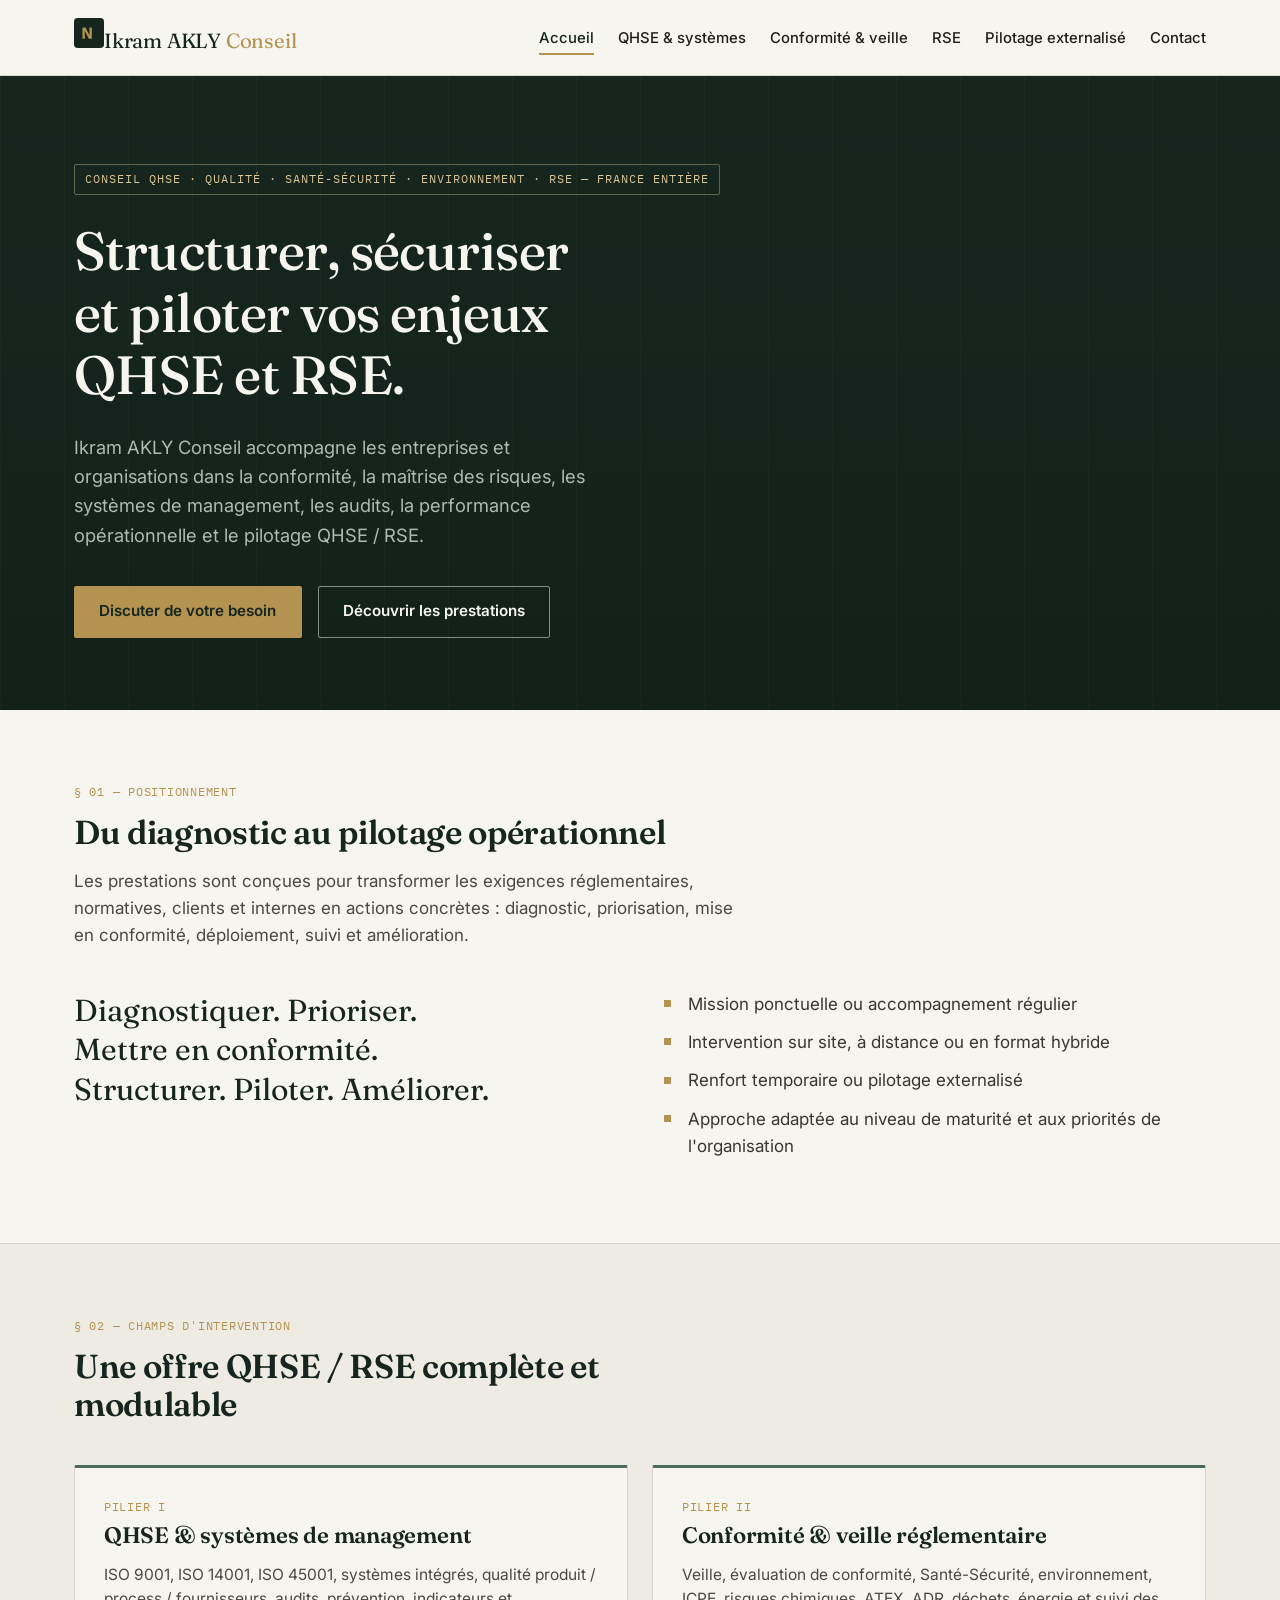
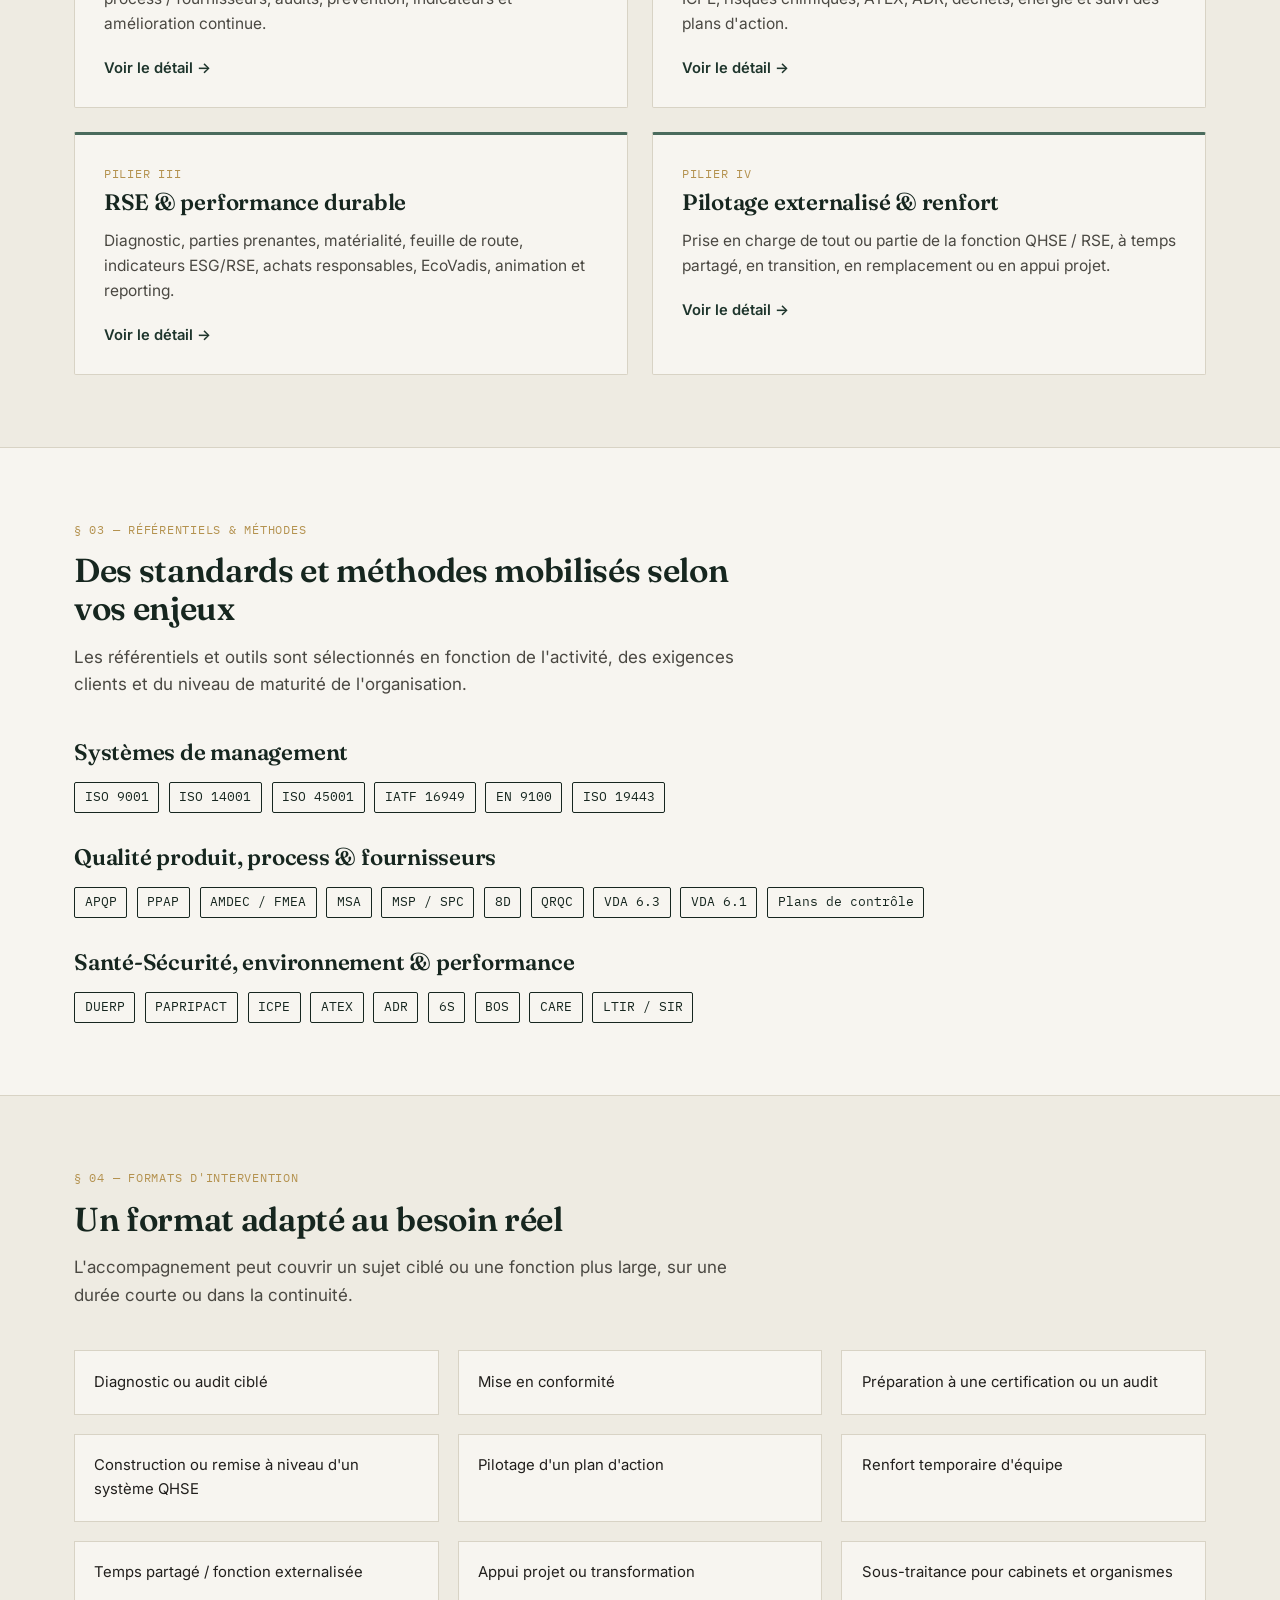
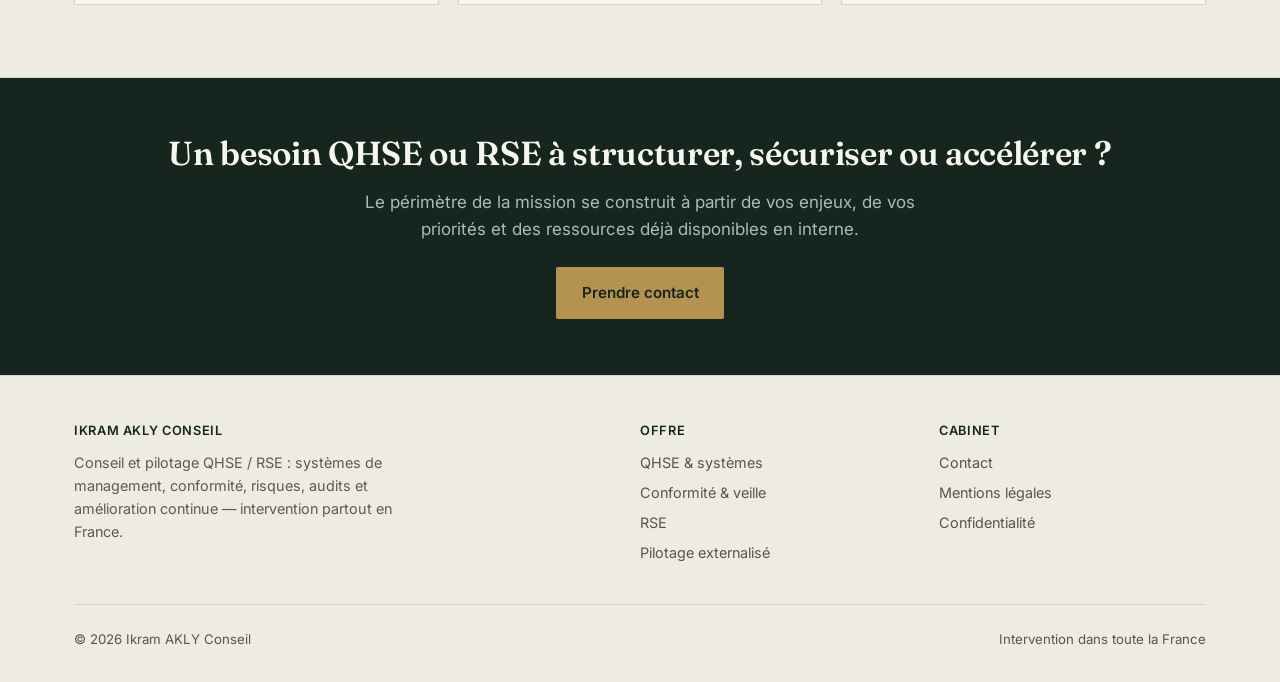
==== commit 9c8b3d2e: "Add files via upload" ====
--- a/index.html
+++ b/index.html
@@ -1,208 +1,33 @@
-<!DOCTYPE html>
-<html lang="fr">
-<head>
-<meta charset="UTF-8">
-<meta name="viewport" content="width=device-width, initial-scale=1.0">
-<title>Ikram AKLY Conseil — Conseil et pilotage QHSE</title>
-<meta name="description" content="Conseil et pilotage QHSE pour entreprises et sites industriels : systèmes de management, conformité réglementaire, prévention des risques, audits, RSE et renfort externalisé.">
-<link rel="canonical" href="https://ikram-akly-conseil.pages.dev/">
-<link rel="icon" href="favicon.svg" type="image/svg+xml">
-
-<meta property="og:type" content="website">
-<meta property="og:title" content="Ikram AKLY Conseil — Conseil et pilotage QHSE">
-<meta property="og:description" content="Conseil QHSE, conformité réglementaire, systèmes de management, prévention des risques, RSE et pilotage externalisé pour entreprises et sites industriels.">
-<meta property="og:url" content="https://ikram-akly-conseil.pages.dev/">
-<meta property="og:locale" content="fr_FR">
-<meta name="twitter:card" content="summary">
-
-<link rel="preconnect" href="https://fonts.googleapis.com">
-<link rel="preconnect" href="https://fonts.gstatic.com" crossorigin>
-<link href="https://fonts.googleapis.com/css2?family=Fraunces:opsz,wght@9..144,500;9..144,600&family=Inter:wght@400;500;600;700&family=IBM+Plex+Mono:wght@500&display=swap" rel="stylesheet">
-<link rel="stylesheet" href="css/style.css">
-
-<script type="application/ld+json">
-{
-  "@context": "https://schema.org",
-  "@type": "ProfessionalService",
-  "name": "Ikram AKLY Conseil",
-  "description": "Conseil et pilotage QHSE pour entreprises et sites industriels : systèmes de management, conformité réglementaire, prévention des risques, audits, RSE et renfort externalisé.",
-  "areaServed": ["France"],
-  "url": "https://ikram-akly-conseil.pages.dev/",
-  "knowsAbout": ["QHSE", "ISO 9001", "ISO 14001", "ISO 45001", "ICPE", "RSE", "Conformité réglementaire", "Prévention des risques", "Audit", "Pilotage QHSE"]
-}
-</script>
-</head>
-<body>
-<a href="#main" class="skip-link">Aller au contenu principal</a>
-
-<header class="site-header">
+<!DOCTYPE html><html lang="fr"><head>
+<meta charset="UTF-8"><meta name="viewport" content="width=device-width, initial-scale=1.0">
+<title>Ikram AKLY Conseil — Conseil & pilotage QHSE / RSE</title><meta name="description" content="Conseil et pilotage QHSE / RSE partout en France : systèmes de management, conformité, qualité, prévention, audits, amélioration continue, RSE et renfort externalisé."><link rel="canonical" href="https://ikram-akly-conseil.pages.dev/"><link rel="icon" href="favicon.svg" type="image/svg+xml">
+<meta property="og:type" content="website"><meta property="og:title" content="Ikram AKLY Conseil — Conseil & pilotage QHSE / RSE"><meta property="og:description" content="Conseil et pilotage QHSE / RSE partout en France : systèmes de management, conformité, qualité, prévention, audits, amélioration continue, RSE et renfort externalisé."><meta property="og:url" content="https://ikram-akly-conseil.pages.dev/"><meta property="og:locale" content="fr_FR"><meta name="twitter:card" content="summary">
+<link rel="preconnect" href="https://fonts.googleapis.com"><link rel="preconnect" href="https://fonts.gstatic.com" crossorigin><link href="https://fonts.googleapis.com/css2?family=Fraunces:opsz,wght@9..144,500;9..144,600&family=Inter:wght@400;500;600;700&family=IBM+Plex+Mono:wght@500&display=swap" rel="stylesheet"><link rel="stylesheet" href="css/style.css">
+<script type="application/ld+json">{"@context": "https://schema.org", "@type": "ProfessionalService", "name": "Ikram AKLY Conseil", "description": "Conseil et pilotage QHSE / RSE : systèmes de management, conformité, qualité, prévention, audits, amélioration continue et renfort externalisé.", "areaServed": ["France"], "url": "https://ikram-akly-conseil.pages.dev/", "knowsAbout": ["QHSE", "ISO 9001", "ISO 14001", "ISO 45001", "IATF 16949", "EN 9100", "ISO 19443", "APQP", "PPAP", "FMEA", "MSA", "SPC", "VDA 6.3", "ICPE", "ATEX", "ADR", "RSE", "EcoVadis"]}</script></head><body><a href="#main" class="skip-link">Aller au contenu principal</a><header class="site-header">
   <div class="nav-wrap">
     <a href="index.html" class="brand"><span class="brand-mark"><svg viewBox="0 0 32 32" width="30" height="30" xmlns="http://www.w3.org/2000/svg" aria-hidden="true"><rect width="32" height="32" rx="4" fill="#16261f"/><path d="M9 22V10h3.2l4.3 8.4V10H19v12h-3.2l-4.3-8.4V22H9z" fill="#b4924f"/></svg></span>Ikram AKLY <span class="mark">Conseil</span></a>
-    <button class="nav-toggle" aria-label="Ouvrir le menu" aria-expanded="false">
-      <svg width="22" height="22" viewBox="0 0 22 22" fill="none"><path d="M3 6H19M3 11H19M3 16H19" stroke="#16261f" stroke-width="1.6" stroke-linecap="round"/></svg>
-    </button>
-    <nav class="main-nav" aria-label="Navigation principale">
-      <ul>
-        <li><a href="index.html">Accueil</a></li>
-        <li><a href="qse.html">QSE &amp; ISO</a></li>
-        <li><a href="conformite.html">Conformité &amp; veille</a></li>
-        <li><a href="rse.html">RSE</a></li>
-        <li><a href="pilotage.html">Pilotage externalisé</a></li>
-        <li><a href="contact.html">Contact</a></li>
-      </ul>
-    </nav>
+    <button class="nav-toggle" aria-label="Ouvrir le menu" aria-expanded="false"><svg width="22" height="22" viewBox="0 0 22 22" fill="none"><path d="M3 6H19M3 11H19M3 16H19" stroke="#16261f" stroke-width="1.6" stroke-linecap="round"/></svg></button>
+    <nav class="main-nav" aria-label="Navigation principale"><ul>
+      <li><a href="index.html">Accueil</a></li><li><a href="qse.html">QHSE &amp; systèmes</a></li><li><a href="conformite.html">Conformité &amp; veille</a></li><li><a href="rse.html">RSE</a></li><li><a href="pilotage.html">Pilotage externalisé</a></li><li><a href="contact.html">Contact</a></li>
+    </ul></nav>
   </div>
-</header>
-
-<main id="main">
-
-  <section class="hero">
-    <div class="hero-inner">
-      <span class="hero-ref">Conseil QHSE · Qualité · Santé-Sécurité · Environnement · RSE — France entière</span>
-      <h1>Structurer, sécuriser et faire vivre votre démarche QHSE.</h1>
-      <p class="hero-lede">Ikram AKLY Conseil accompagne les entreprises et sites industriels dans le pilotage de leurs enjeux Qualité, Santé-Sécurité, Environnement et RSE : conformité réglementaire, maîtrise des risques, systèmes de management, audits, plans d'action et amélioration continue.</p>
-      <p class="hero-lede">Les interventions peuvent prendre la forme d'une mission ponctuelle, d'un accompagnement régulier ou d'un renfort QHSE externalisé, sur site ou à distance.</p>
-      <div class="hero-actions">
-        <a href="contact.html" class="btn btn-primary">Discuter de votre besoin</a>
-        <a href="#prestations" class="btn btn-outline">Découvrir les prestations</a>
-      </div>
-    </div>
-  </section>
-
-  <section class="block">
-    <div class="container">
-      <div class="block-head">
-        <span class="ref-tag">§ 01 — Accompagnement</span>
-        <h2>Des solutions QHSE adaptées à vos priorités</h2>
-        <p>Transformer les exigences réglementaires, normatives et internes en actions concrètes, suivies et applicables au quotidien : diagnostic, analyse des écarts, évaluation des risques, conformité, structuration documentaire, audits, plans d'action, indicateurs et accompagnement des équipes.</p>
-      </div>
-      <div class="split">
-        <div>
-          <p class="promise">Diagnostiquer. Prioriser. Mettre en conformité. Structurer. Piloter. Améliorer.</p>
-        </div>
-        <div>
-          <p class="text-muted">Chaque mission est dimensionnée selon le niveau de maturité de l'organisation, ses contraintes et ses priorités : besoin ponctuel, préparation d'une certification, mise en conformité, structuration d'une fonction QHSE ou renfort temporaire.</p>
-        </div>
-      </div>
-    </div>
-  </section>
-
-  <section class="block alt" id="prestations">
-    <div class="container">
-      <div class="block-head">
-        <span class="ref-tag">§ 02 — Prestations</span>
-        <h2>Quatre champs d'intervention complémentaires</h2>
-      </div>
-      <div class="pillars">
-        <div class="pillar-card">
-          <span class="ref-tag">Pilier I</span>
-          <h3>QHSE &amp; systèmes de management</h3>
-          <p>Structuration, mise en œuvre et amélioration des systèmes QHSE : ISO 9001, ISO 14001, ISO 45001, audits internes, non-conformités, plans d'action, indicateurs, revues et préparation aux audits de certification. Les missions peuvent aussi couvrir DUERP, analyse des risques, accidents et incidents, plans de prévention, accueil sécurité, habilitations, produits chimiques et sensibilisation.</p>
-          <a href="qse.html">Voir le détail</a>
-        </div>
-        <div class="pillar-card">
-          <span class="ref-tag">Pilier II</span>
-          <h3>Conformité et veille réglementaire</h3>
-          <p>Identification des exigences applicables, évaluation de conformité, analyse des écarts, priorisation et suivi des plans de mise en conformité : Santé-Sécurité, Environnement, ICPE, produits chimiques, déchets et obligations énergétiques.</p>
-          <a href="conformite.html">Voir le détail</a>
-        </div>
-        <div class="pillar-card">
-          <span class="ref-tag">Pilier III</span>
-          <h3>RSE &amp; performance durable</h3>
-          <p>Diagnostic RSE, identification des enjeux prioritaires, parties prenantes, feuille de route, plans d'action, indicateurs de suivi, animation et préparation aux évaluations telles qu'EcoVadis.</p>
-          <a href="rse.html">Voir le détail</a>
-        </div>
-        <div class="pillar-card">
-          <span class="ref-tag">Pilier IV</span>
-          <h3>Pilotage QHSE / RSE externalisé</h3>
-          <p>Prise en charge régulière de tout ou partie de la fonction QHSE/RSE : obligations réglementaires, plans d'action, gestion documentaire, indicateurs, réunions, audits, suivi terrain et reporting. Intervention en temps partagé, renfort temporaire ou transition entre deux recrutements.</p>
-          <a href="pilotage.html">Voir le détail</a>
-        </div>
-      </div>
-    </div>
-  </section>
-
-  <section class="block">
-    <div class="container">
-      <div class="block-head">
-        <span class="ref-tag">§ 03 — Formats</span>
-        <h2>Des prestations modulables selon vos besoins</h2>
-        <p>Le périmètre, la fréquence et le mode d'intervention sont définis selon vos priorités et les ressources disponibles en interne.</p>
-      </div>
-      <div class="target-grid">
-        <div class="target-item">Mission ponctuelle sur un sujet identifié</div>
-        <div class="target-item">Diagnostic ou audit ciblé</div>
-        <div class="target-item">Accompagnement à la mise en conformité</div>
-        <div class="target-item">Préparation à une certification ou un audit</div>
-        <div class="target-item">Pilotage QHSE à temps partagé</div>
-        <div class="target-item">Renfort temporaire des équipes</div>
-      </div>
-      <p class="text-muted" style="margin-top:1.5rem;">Interventions possibles partout en France, sur site, à distance ou dans un format hybride.</p>
-    </div>
-  </section>
-
-  <section class="block alt">
-    <div class="container">
-      <div class="block-head">
-        <span class="ref-tag">§ 04 — Organisations</span>
-        <h2>Pour quelles organisations ?</h2>
-        <p>Les prestations s'adressent aux entreprises qui souhaitent structurer, renforcer ou externaliser tout ou partie de leur démarche QHSE ou RSE.</p>
-      </div>
-      <div class="target-grid">
-        <div class="target-item">Entreprises et sites industriels</div>
-        <div class="target-item">TPE et PME</div>
-        <div class="target-item">Structures sans ressource QHSE dédiée</div>
-        <div class="target-item">Entreprises préparant une certification ou un audit</div>
-        <div class="target-item">Organisations confrontées à des écarts réglementaires</div>
-        <div class="target-item">Directions recherchant un renfort QHSE ponctuel ou régulier</div>
-      </div>
-    </div>
-  </section>
-
-  <section class="cta-band">
-    <div class="container">
-      <h2>Un besoin QHSE à structurer ou une ressource temporaire à renforcer ?</h2>
-      <p>Audit, mise en conformité, préparation à une certification, structuration d'un système de management, accompagnement RSE ou pilotage QHSE externalisé : chaque mission commence par un échange pour définir le besoin, les priorités et le format d'accompagnement adapté.</p>
-      <div class="btn-row">
-        <a href="contact.html" class="btn btn-primary">Prendre contact</a>
-      </div>
-    </div>
-  </section>
-
-</main>
-
-<footer class="site-footer">
-  <div class="container">
-    <div class="footer-grid">
-      <div>
-        <h4>Ikram AKLY Conseil</h4>
-        <p class="text-muted" style="max-width:38ch;">Conseil et pilotage QHSE : systèmes de management, conformité, prévention des risques, RSE et renfort externalisé — partout en France.</p>
-      </div>
-      <div>
-        <h4>Offre</h4>
-        <ul>
-          <li><a href="qse.html">QSE &amp; ISO</a></li>
-          <li><a href="conformite.html">Conformité &amp; veille</a></li>
-          <li><a href="rse.html">RSE</a></li>
-          <li><a href="pilotage.html">Pilotage externalisé</a></li>
-        </ul>
-      </div>
-      <div>
-        <h4>Cabinet</h4>
-        <ul>
-          <li><a href="contact.html">Contact</a></li>
-          <li><a href="mentions-legales.html">Mentions légales</a></li>
-          <li><a href="confidentialite.html">Confidentialité</a></li>
-        </ul>
-      </div>
-    </div>
-    <div class="footer-bottom">
-      <span>© 2026 Ikram AKLY Conseil</span>
-      <span>Intervention dans toute la France</span>
-    </div>
-  </div>
-</footer>
-
-<script src="js/main.js"></script>
-</body>
-</html>
+</header><main id="main">
+<section class="hero"><div class="hero-inner"><span class="hero-ref">Conseil QHSE · Qualité · Santé-Sécurité · Environnement · RSE — France entière</span><h1>Structurer, sécuriser et piloter vos enjeux QHSE et RSE.</h1><p class="hero-lede">Ikram AKLY Conseil accompagne les entreprises et organisations dans la conformité, la maîtrise des risques, les systèmes de management, les audits, la performance opérationnelle et le pilotage QHSE / RSE.</p><div class="hero-actions"><a href="contact.html" class="btn btn-primary">Discuter de votre besoin</a><a href="qse.html" class="btn btn-outline">Découvrir les prestations</a></div></div></section>
+<section class="block"><div class="container"><div class="block-head"><span class="ref-tag">§ 01 — Positionnement</span><h2>Du diagnostic au pilotage opérationnel</h2><p>Les prestations sont conçues pour transformer les exigences réglementaires, normatives, clients et internes en actions concrètes : diagnostic, priorisation, mise en conformité, déploiement, suivi et amélioration.</p></div><div class="split"><p class="promise">Diagnostiquer. Prioriser. Mettre en conformité. Structurer. Piloter. Améliorer.</p><ul class="tick-list"><li>Mission ponctuelle ou accompagnement régulier</li><li>Intervention sur site, à distance ou en format hybride</li><li>Renfort temporaire ou pilotage externalisé</li><li>Approche adaptée au niveau de maturité et aux priorités de l'organisation</li></ul></div></div></section>
+<section class="block alt"><div class="container"><div class="block-head"><span class="ref-tag">§ 02 — Champs d'intervention</span><h2>Une offre QHSE / RSE complète et modulable</h2></div><div class="pillars">
+<div class="pillar-card"><span class="ref-tag">Pilier I</span><h3>QHSE &amp; systèmes de management</h3><p>ISO 9001, ISO 14001, ISO 45001, systèmes intégrés, qualité produit / process / fournisseurs, audits, prévention, indicateurs et amélioration continue.</p><a href="qse.html">Voir le détail</a></div>
+<div class="pillar-card"><span class="ref-tag">Pilier II</span><h3>Conformité &amp; veille réglementaire</h3><p>Veille, évaluation de conformité, Santé-Sécurité, environnement, ICPE, risques chimiques, ATEX, ADR, déchets, énergie et suivi des plans d'action.</p><a href="conformite.html">Voir le détail</a></div>
+<div class="pillar-card"><span class="ref-tag">Pilier III</span><h3>RSE &amp; performance durable</h3><p>Diagnostic, parties prenantes, matérialité, feuille de route, indicateurs ESG/RSE, achats responsables, EcoVadis, animation et reporting.</p><a href="rse.html">Voir le détail</a></div>
+<div class="pillar-card"><span class="ref-tag">Pilier IV</span><h3>Pilotage externalisé &amp; renfort</h3><p>Prise en charge de tout ou partie de la fonction QHSE / RSE, à temps partagé, en transition, en remplacement ou en appui projet.</p><a href="pilotage.html">Voir le détail</a></div>
+</div></div></section>
+<section class="block"><div class="container"><div class="block-head"><span class="ref-tag">§ 03 — Référentiels &amp; méthodes</span><h2>Des standards et méthodes mobilisés selon vos enjeux</h2><p>Les référentiels et outils sont sélectionnés en fonction de l'activité, des exigences clients et du niveau de maturité de l'organisation.</p></div>
+<h3>Systèmes de management</h3><div class="cert-row"><span class="cert-chip">ISO 9001</span><span class="cert-chip">ISO 14001</span><span class="cert-chip">ISO 45001</span><span class="cert-chip">IATF 16949</span><span class="cert-chip">EN 9100</span><span class="cert-chip">ISO 19443</span></div>
+<h3 style="margin-top:2rem;">Qualité produit, process &amp; fournisseurs</h3><div class="cert-row"><span class="cert-chip">APQP</span><span class="cert-chip">PPAP</span><span class="cert-chip">AMDEC / FMEA</span><span class="cert-chip">MSA</span><span class="cert-chip">MSP / SPC</span><span class="cert-chip">8D</span><span class="cert-chip">QRQC</span><span class="cert-chip">VDA 6.3</span><span class="cert-chip">VDA 6.1</span><span class="cert-chip">Plans de contrôle</span></div>
+<h3 style="margin-top:2rem;">Santé-Sécurité, environnement &amp; performance</h3><div class="cert-row"><span class="cert-chip">DUERP</span><span class="cert-chip">PAPRIPACT</span><span class="cert-chip">ICPE</span><span class="cert-chip">ATEX</span><span class="cert-chip">ADR</span><span class="cert-chip">6S</span><span class="cert-chip">BOS</span><span class="cert-chip">CARE</span><span class="cert-chip">LTIR / SIR</span></div>
+</div></section>
+<section class="block alt"><div class="container"><div class="block-head"><span class="ref-tag">§ 04 — Formats d'intervention</span><h2>Un format adapté au besoin réel</h2><p>L'accompagnement peut couvrir un sujet ciblé ou une fonction plus large, sur une durée courte ou dans la continuité.</p></div><div class="target-grid"><div class="target-item">Diagnostic ou audit ciblé</div><div class="target-item">Mise en conformité</div><div class="target-item">Préparation à une certification ou un audit</div><div class="target-item">Construction ou remise à niveau d'un système QHSE</div><div class="target-item">Pilotage d'un plan d'action</div><div class="target-item">Renfort temporaire d'équipe</div><div class="target-item">Temps partagé / fonction externalisée</div><div class="target-item">Appui projet ou transformation</div><div class="target-item">Sous-traitance pour cabinets et organismes</div></div></div></section>
+<section class="cta-band"><div class="container"><h2>Un besoin QHSE ou RSE à structurer, sécuriser ou accélérer ?</h2><p>Le périmètre de la mission se construit à partir de vos enjeux, de vos priorités et des ressources déjà disponibles en interne.</p><div class="btn-row"><a href="contact.html" class="btn btn-primary">Prendre contact</a></div></div></section></main><footer class="site-footer"><div class="container"><div class="footer-grid">
+<div><h4>Ikram AKLY Conseil</h4><p class="text-muted" style="max-width:38ch;">Conseil et pilotage QHSE / RSE : systèmes de management, conformité, risques, audits et amélioration continue — intervention partout en France.</p></div>
+<div><h4>Offre</h4><ul><li><a href="qse.html">QHSE &amp; systèmes</a></li><li><a href="conformite.html">Conformité &amp; veille</a></li><li><a href="rse.html">RSE</a></li><li><a href="pilotage.html">Pilotage externalisé</a></li></ul></div>
+<div><h4>Cabinet</h4><ul><li><a href="contact.html">Contact</a></li><li><a href="mentions-legales.html">Mentions légales</a></li><li><a href="confidentialite.html">Confidentialité</a></li></ul></div>
+</div><div class="footer-bottom"><span>© 2026 Ikram AKLY Conseil</span><span>Intervention dans toute la France</span></div></div></footer><script src="js/main.js"></script></body></html>
